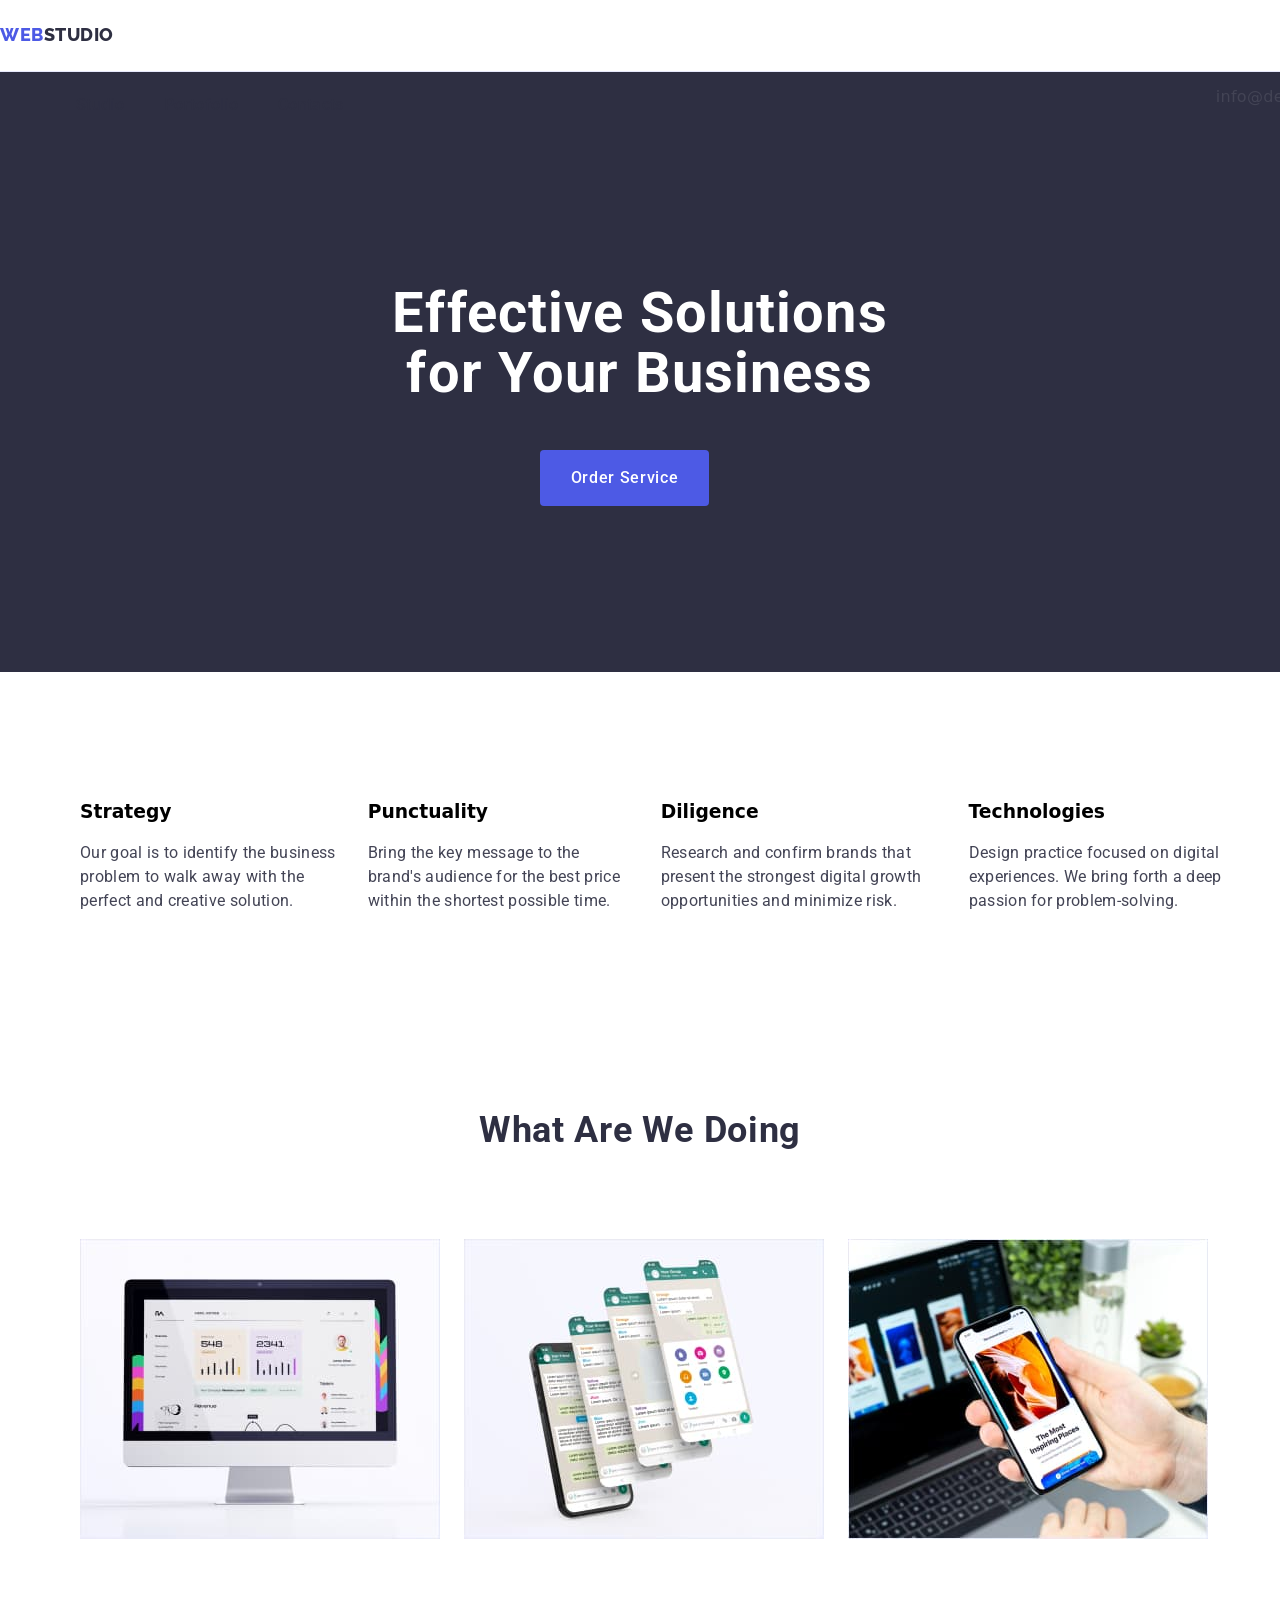
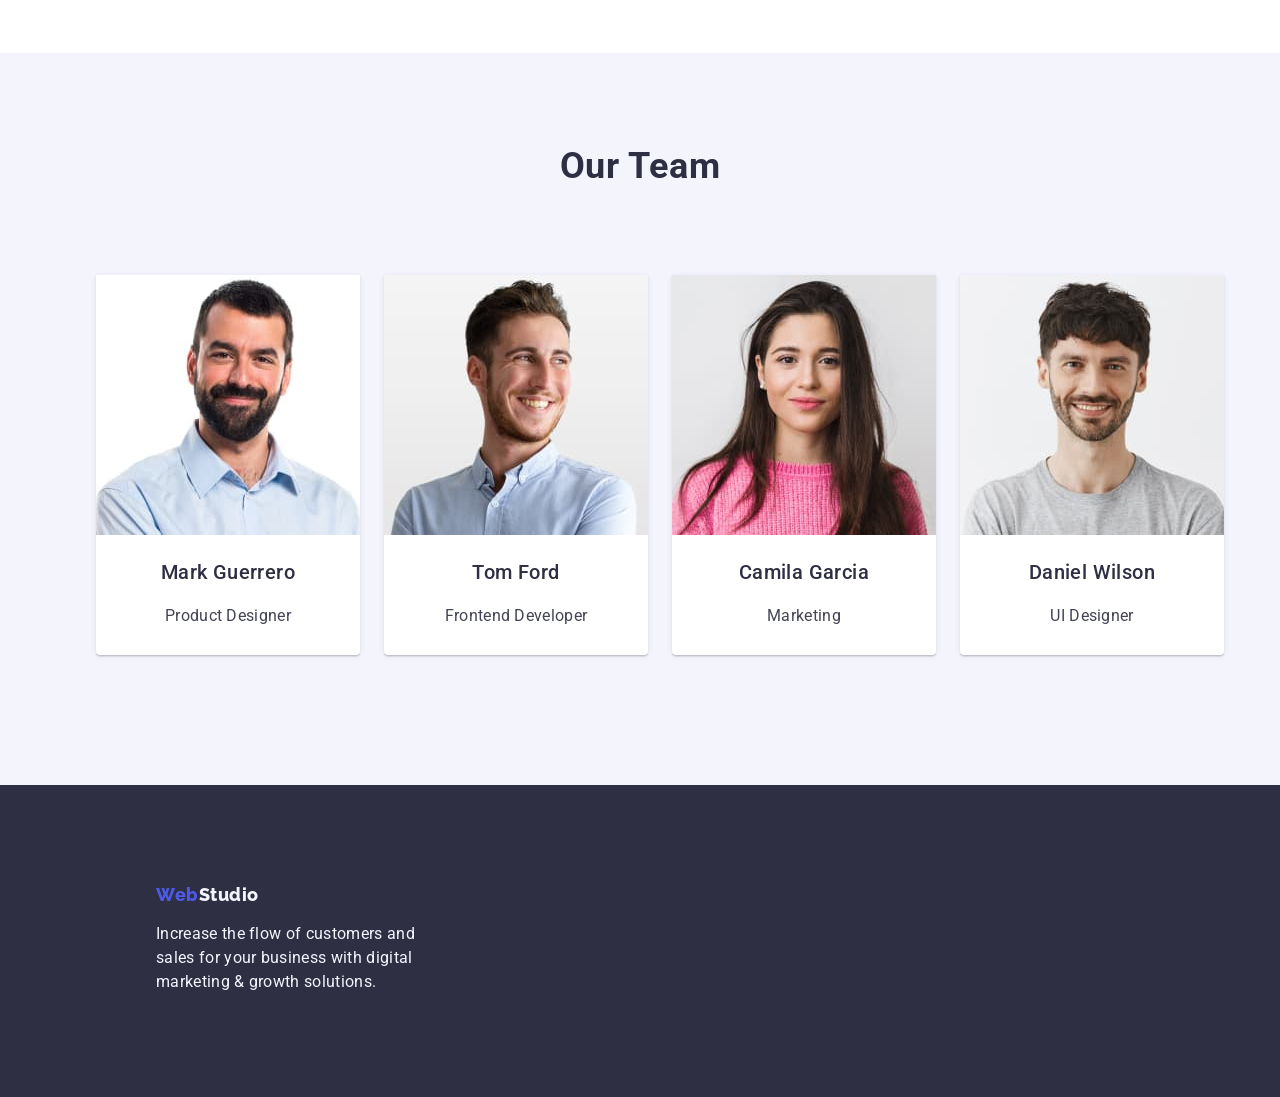
==== index.html @ 45aec9cc "update" ====
<!DOCTYPE html>
<html lang="en">

<head>
    <meta charset="UTF-8">
    <meta http-equiv="X-UA-Compatible" content="IE=edge">
    <meta name="viewport" content="width=device-width, initial-scale=1.0">
    <title>WebStudio</title>
    <link rel="preconnect" href="https://fonts.googleapis.com">
    <link rel="preconnect" href="https://fonts.gstatic.com" crossorigin>
    <link
        href="https://fonts.googleapis.com/css2?family=Raleway:ital,wght@0,700;1,700&family=Roboto:ital,wght@0,100;0,300;0,400;0,500;0,700;0,900;1,100;1,300;1,400;1,500;1,700;1,900&display=swap"
        rel="stylesheet">
    <link rel="stylesheet" href="./css/styles.css" />
    <link rel="stylesheet" href="./css/modern-normalize.css" />
</head>

<body>
    <!-- Antet -->
    <header class="global-header">
        <div class="container">
            <a href="index.html" class="logo-link"><span class="web">Web</span><span class="studio">Studio</span></a>
            <!-- Bara de navigatie -->
            <nav class="main-nav">
                <ul class="main-nav-ul">
                    <li><a href="index.html">Studio</a></li>
                    <li><a href="portofolio.html">Portofolio</a></li>
                    <li><a href="#contacts">Contacts</a></li>
                </ul>
                <ul class="address">
                    <li><a href="mailto:info@devstudio.com" class="mailto-contact-link">info@devstudio.com</a></li>
                    <li><a href="tel:+11000111-11-11" class="tel-contact-link">+11 (000) 111-11-11</a></li>
                </ul>
            </nav>
        </div>
    </header>
    <main>
        <!-- Sectionea 'Hero' -->
        <section class="hero-section section">
            <div class="container">
                <h1 class="hero-title">Effective Solutions
                    for Your Business</h1>
                <button type="button">Order Service</button>
            </div>
        </section>
        <!-- Sectiunea 1 Feautures -->
        <section class="features-section section">
            <div class="container">
                <ul class="features-list">
                    <li>
                        <h3 class="features-list-element">Strategy</h3>
                        <p>Our goal is to identify the business
                            problem to walk away with the perfect and creative solution.</p>
                    </li>
                    <li>
                        <h3 class="features-list-element">Punctuality</h3>
                        <p>Bring the key message to the brand's audience for the best price within the shortest possible
                            time.</p>
                    </li>
                    <li>
                        <h3 class="features-list-element">Diligence</h3>
                        <p>Research and confirm brands that present the strongest digital growth opportunities and
                            minimize
                            risk.</p>
                    </li>
                    <li>
                        <h3 class="features-list-element">Technologies</h3>
                        <p>Design practice focused on digital experiences. We bring forth a deep passion for
                            problem-solving.</p>
                    </li>
                </ul>
            </div>
        </section>
        <!-- sectiunea What are we doing -->
        <section class="doing-section section">
            <div class="container">
                <h2 class="title">What are we doing</h2>
                <ul class="ul">
                    <li><img src="./images/img-1.jpeg" alt="computer" width="360"></li>
                    <li><img src="./images/img-2.jpeg" alt="mai multe pagini mobile WhatsApp suprapuse" width="360">
                    </li>
                    <li><img src="./images/img-3.jpeg" alt="navigare pe un smartphone" width="360"></li>
                </ul>
            </div>
        </section>
        <!-- Sectiunea Our Team -->
        <section class="team-section section">
            <div class="container">
                <h2 class="title-team">Our Team</h2>
                <ul class="team-elements">
                    <li class="team-member">
                        <img src="./images/img-team-1.jpeg" alt="portret Mark Guerrero" width="264">
                        <h3>Mark Guerrero</h3>
                        <p>Product Designer</p>
                    </li>
                    <li class="team-member">
                        <img src="./images/img-team-2.jpeg" alt="portret Tom Ford" width="264">
                        <h3>Tom Ford</h3>
                        <p>Frontend Developer</p>
                    </li>
                    <li class="team-member">
                        <img src="./images/img-team-3.jpeg" alt="portret Camila Garcia" width="264">
                        <h3>Camila Garcia</h3>
                        <p>Marketing</p>
                    </li>
                    <li class="team-member">
                        <img src="./images/img-team-4.jpeg" alt="portret Daniel Wilson" width="264">
                        <h3>Daniel Wilson</h3>
                        <p>UI Designer</p>
                    </li>
                </ul>
            </div>
        </section>
    </main>
    <!-- Sectiunea Footer -->
    <footer class="global-footer">
        <div class="container">
            <a href="index.html" class="logo-link-footer"><span class="web-footer">Web</span><span
                    class="studio-footer">Studio</span></a>
            <p class="global-footer-p">Increase the flow of customers and sales for your business with digital
                marketing &
                growth
                solutions.</p>
        </div>
    </footer>
</body>

</html>
---- css/styles.css ----
:root {
  --font-family: "Roboto", sans-serif;
  --second-family: "Raleway", sans-serif;
  --iris: #4d5ae5;
  --ocean: #404bbf;
  --navy-blue: #2e2f42;
  --green: #31d0aa;
  --slate: #434455;
  --light-slate: #8e8f99;
  --cornflower: #e7e9fc;
  --cloud: #f4f4fd;
  --navy-blue-modal: rgba(46, 47, 66, 0.4);
  --grey: rgba(46, 47, 66, 0.7);
  --white: #fff;
  --dairy: #fcfcfc;
}

ul {
  list-style-type: none;
  display: flex;
}

a {
  text-decoration: none;
}

.container {
  width: 1200px;
}

.section {
  padding-top: 94px;
  padding-bottom: 94px;
}

/* global header */
.global-header {
  border-bottom: 1px solid var(--cornflower);
  display: flex;
  background: var(--white);
  height: 72px;
}

/* main nav */
.main-nav {
  display: flex;
  justify-content: space-between;
  width: 100%;
  /* height: 24px; */
}
.main-nav-ul {
  display: flex;
  padding-left: 76px;
  margin-top: 24px;
  margin-right: 832px;
  gap: 40px;
}
.main-nav-ul a {
  color: var(--navy-blue);
  font-family: var(--font-family);
  font-weight: 500;
  font-size: 16px;
  line-height: 1.5;
  letter-spacing: 0.02em;
}

/* Logo WEBSTUDIO */
.logo-link {
  font-family: var(--second-family);
  font-weight: 800;
  font-size: 18px;
  line-height: 1.16667;
  letter-spacing: 0.03em;
  text-transform: uppercase;
  margin-top: 24px;
  margin-bottom: 24px;
  color: var(--navy-blue);
}
.logo-link .web {
  color: var(--iris);
}

/* link-uri de contact */
.main-nav .address .tel-contact-link,
.main-nav .address .mailto-contact-link {
  color: var(--slate);
  font-family: var(--font-family) sans-serif;
  font-weight: 400;
  font-size: 16px;
  line-height: 1.5;
  letter-spacing: 0.02em;
  /* margin-top: 24px;  ???????? */
}
.main-nav .address .tel-contact-link {
  margin-right: 156px;
}
.main-nav .address .mailto-contact-link {
  margin-right: 40px;
}

.hero-section {
  display: flex;
  background: var(--navy-blue);
  height: 600px;
  align-items: center;
  justify-content: center;
}

.hero-section .hero-title {
  font-family: var(--font-family);
  font-weight: 700;
  font-size: 56px;
  line-height: 107%;
  letter-spacing: 0.02em;
  text-align: center;
  color: var(--white);
  justify-content: center;
  padding: 0px 350px 0 350px;
}

.hero-section button {
  font-family: var(--font-family);
  font-weight: 500;
  font-size: 16px;
  line-height: 150%;
  letter-spacing: 0.04em;
  color: var(--white);
  background-color: var(--iris);
  width: 169px;
  height: 56px;
  border-radius: 4px;
  border: none;
  margin-left: 500px;
}

/* features-section */
.features-section {
  display: flex;
  justify-content: center;
}

.features-list {
  gap: 24px;
}

/* features-list Fonts */
.features-list p {
  font-family: var(--font-family);
  font-weight: 400;
  font-size: 16px;
  line-height: 150%;
  letter-spacing: 0.02em;
  color: var(--slate);
}

.features-list-element h3 {
  font-family: var(--font-family);
  font-weight: 500;
  font-size: 20px;
  line-height: 120%;
  letter-spacing: 0.02em;
  color: var(--navy-blue);
}

/* doing section */
.title {
  font-family: var(--font-family);
  font-weight: 700;
  font-size: 36px;
  line-height: 111%;
  letter-spacing: 0.02em;
  text-transform: capitalize;
  text-align: center;
  color: var(--navy-blue);
  padding-bottom: 72px;
  margin: 0px;
}

.doing-section {
  text-align: center;
  display: flex;
  justify-content: center;
  padding-top: 72px;
}

.doing-section ul {
  gap: 24px;
}
/* team section */
.team-section {
  background: var(--cloud);
  display: flex;
  justify-content: center;
  text-align: center;
  height: 732px;
}
.title-team {
  font-family: var(--font-family);
  font-weight: 700;
  font-size: 36px;
  line-height: 111%;
  letter-spacing: 0.02em;
  text-transform: capitalize;
  text-align: center;
  color: var(--navy-blue);
  padding-bottom: 72px;
  margin: 0px;
}
.team-elements {
  display: flex;
  justify-content: center;
  gap: 24px;
}
.team-member {
  border-radius: 0px 0px 4px 4px;
  padding: 0px 0px 32px 0px;
  width: 264px;
  height: 380px;
  box-shadow: 0 2px 1px 0 rgba(46, 47, 66, 0.08),
    0 1px 1px 0 rgba(46, 47, 66, 0.16), 0 1px 6px 0 rgba(46, 47, 66, 0.08);
  background: var(--white);
}
/* team section fonts */
.team-member h3 {
  font-family: var(--font-family);
  font-weight: 500;
  font-size: 20px;
  line-height: 120%;
  letter-spacing: 0.02em;
  text-align: center;
  color: var(--navy-blue);
}
.team-member p {
  font-family: var(--font-family);
  font-weight: 400;
  font-size: 16px;
  line-height: 150%;
  letter-spacing: 0.02em;
  text-align: center;
  color: var(--slate);
}

/* footer section */
.global-footer {
  background: var(--navy-blue);
  height: 312px;
  padding-left: 156px;
  padding-top: 100px;
}
.global-footer p {
  font-family: var(--font-family);
  font-weight: 400;
  font-size: 16px;
  line-height: 150%;
  letter-spacing: 0.02em;
  color: var(--cloud);
  height: 72px;
  width: 264px;
}

.logo-link {
  display: flex;
}
.logo-link-footer .web-footer {
  color: var(--iris);
  font-family: Raleway;
  font-size: 18px;
  font-weight: 800;
  line-height: 1, 3;
  letter-spacing: 0.03em;
}

.logo-link-footer .studio-footer {
  color: var(--cloud);
  font-family: Raleway;
  font-size: 18px;
  font-weight: 800;
  line-height: 1, 3;
  letter-spacing: 0.03em;
}
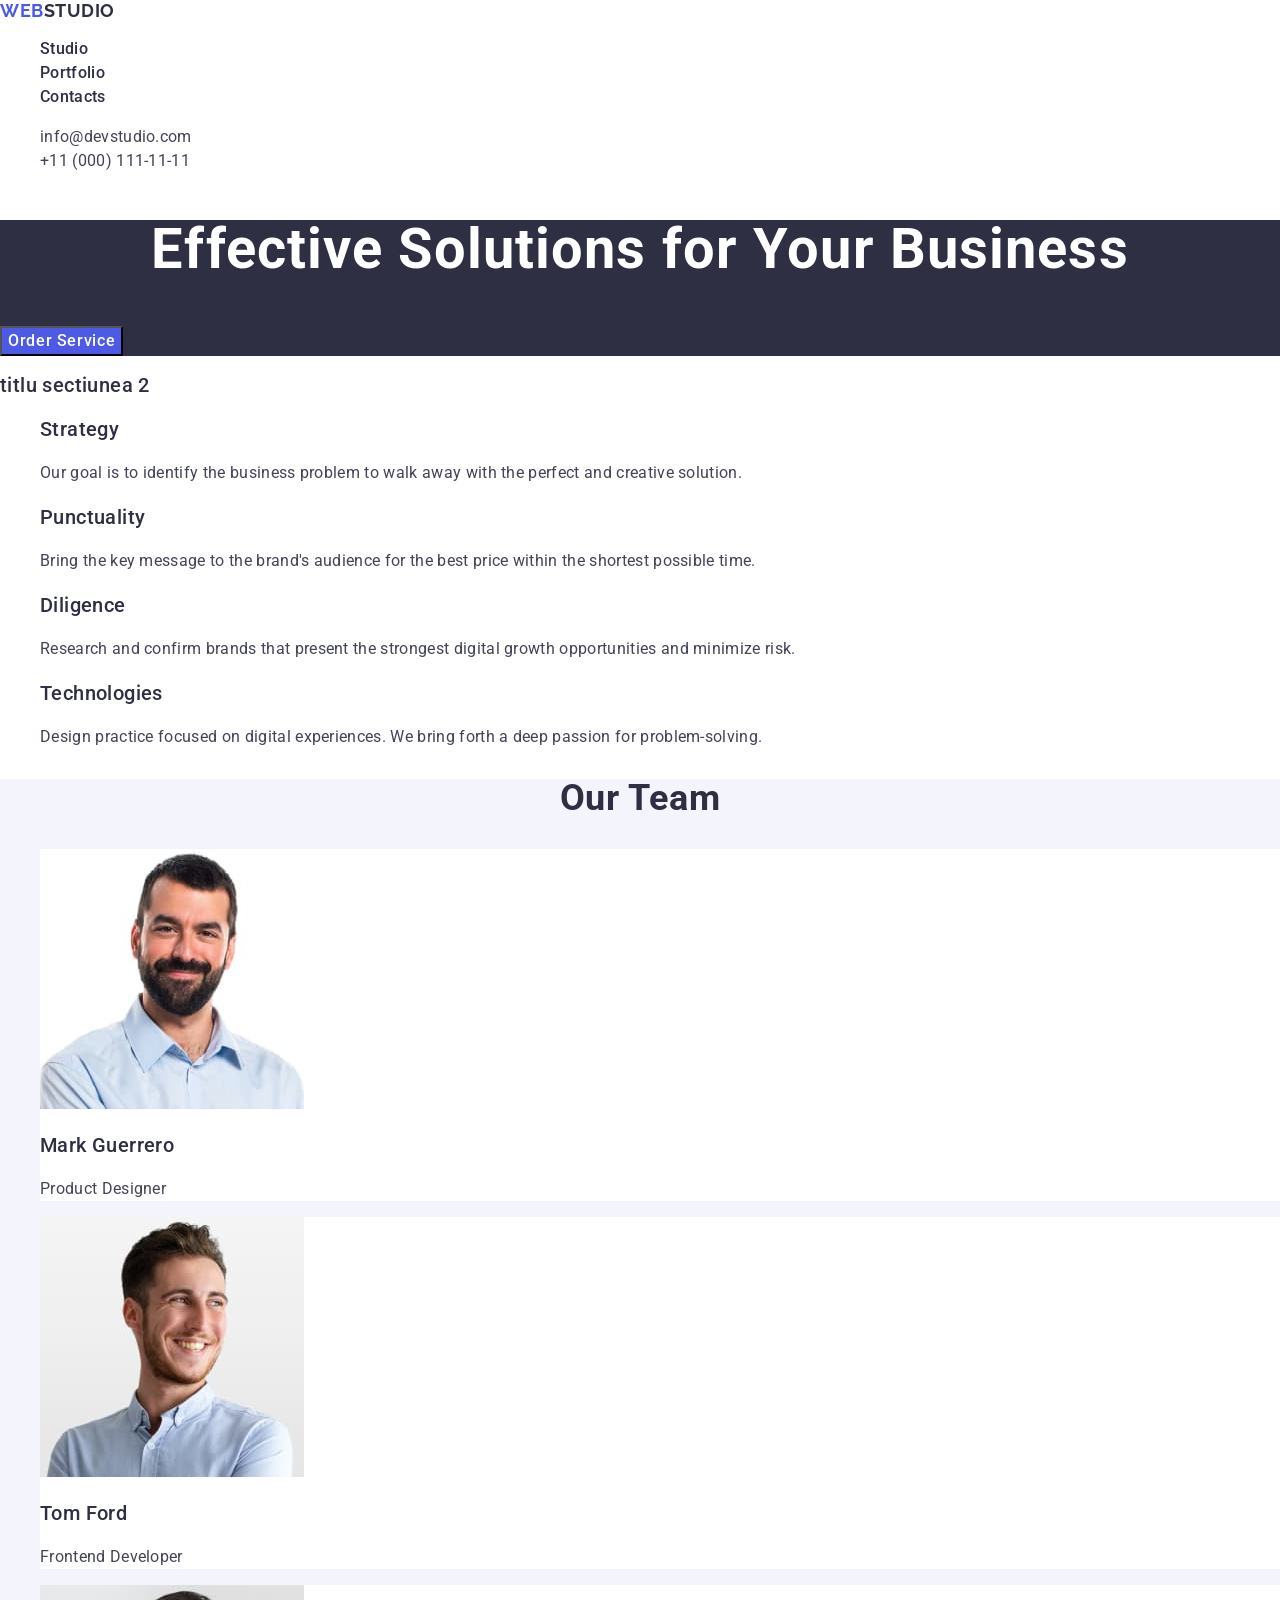
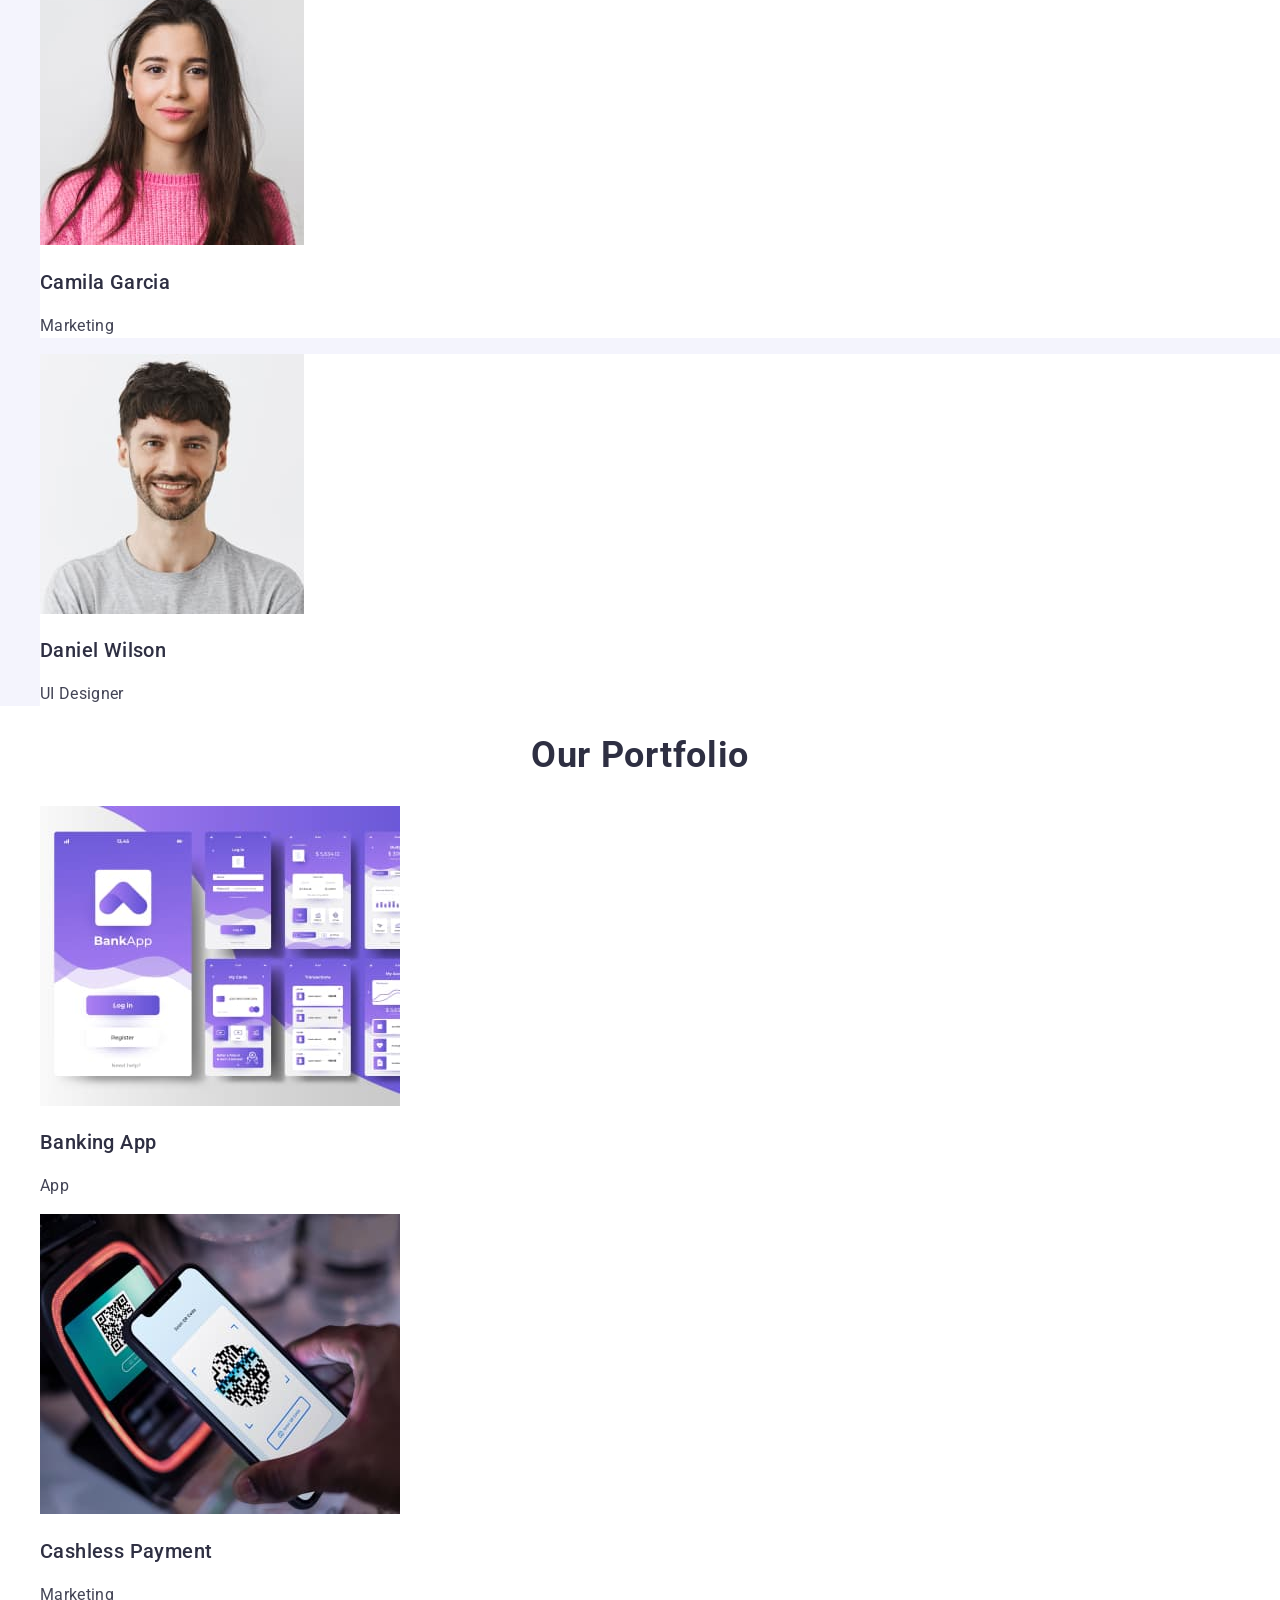
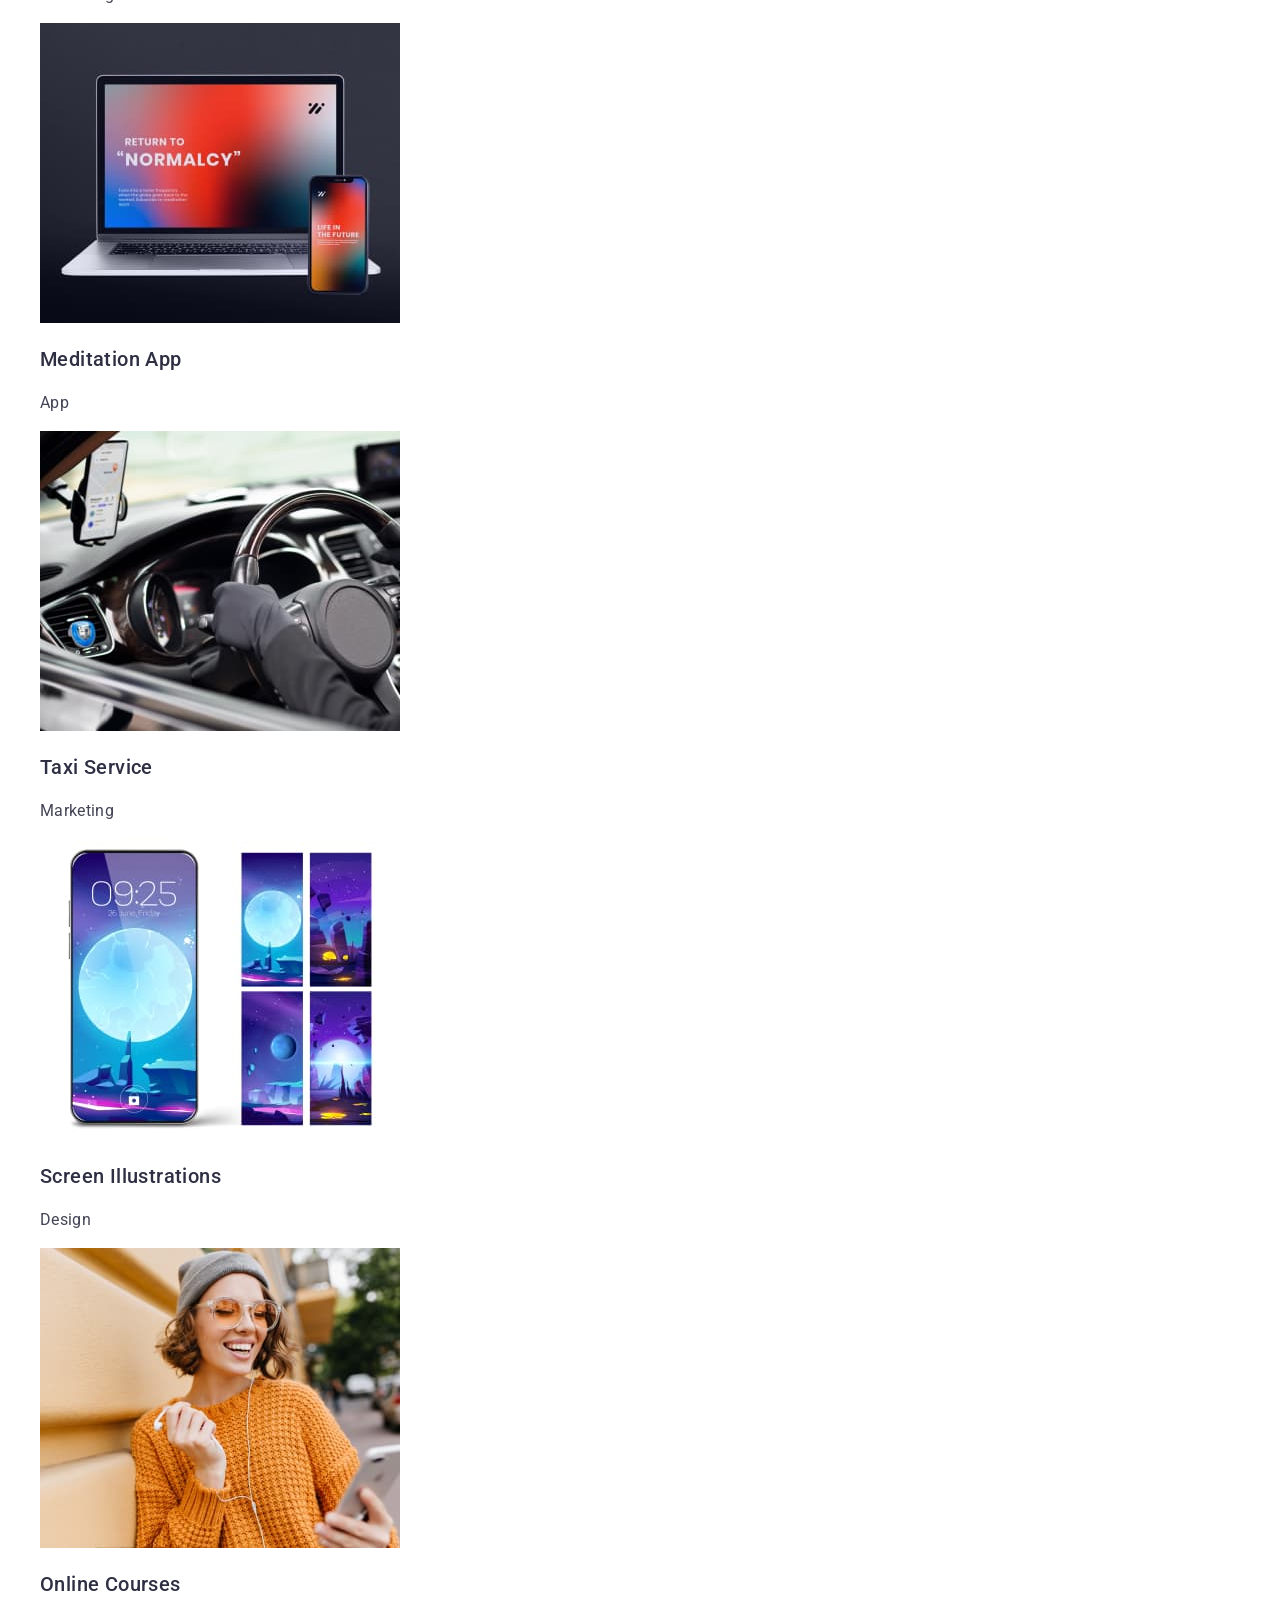
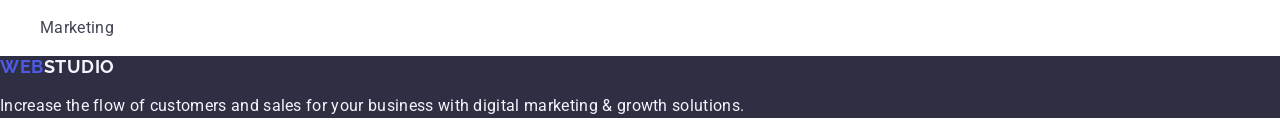
==== commit f6d2c098: "am copiat fisierele din tema anterioara" ====
--- a/index.html
+++ b/index.html
@@ -3,126 +3,150 @@
 
 <head>
     <meta charset="UTF-8">
-    <meta http-equiv="X-UA-Compatible" content="IE=edge">
     <meta name="viewport" content="width=device-width, initial-scale=1.0">
     <title>WebStudio</title>
+    <link rel="stylesheet" href="https://cdnjs.cloudflare.com/ajax/libs/modern-normalize/2.0.0/modern-normalize.css"
+        integrity="sha512-gA2Bvu0/hw4oj0Lp8ZHjK+o3S4BE5m8d/wNVy6ktKLhHKPpWLQwv9ixzuWirWOakoJqlBdePq2NhoCaUOQ5npQ=="
+        crossorigin="anonymous" referrerpolicy="no-referrer" />
     <link rel="preconnect" href="https://fonts.googleapis.com">
     <link rel="preconnect" href="https://fonts.gstatic.com" crossorigin>
     <link
-        href="https://fonts.googleapis.com/css2?family=Raleway:ital,wght@0,700;1,700&family=Roboto:ital,wght@0,100;0,300;0,400;0,500;0,700;0,900;1,100;1,300;1,400;1,500;1,700;1,900&display=swap"
+        href="https://fonts.googleapis.com/css2?family=Raleway:ital,wght@0,100..900;1,100..900&family=Roboto:ital,wght@0,100;0,300;0,400;0,500;0,700;0,900;1,100;1,300;1,400;1,500;1,700;1,900&display=swap"
         rel="stylesheet">
     <link rel="stylesheet" href="./css/styles.css" />
-    <link rel="stylesheet" href="./css/modern-normalize.css" />
 </head>
 
 <body>
-    <!-- Antet -->
-    <header class="global-header">
-        <div class="container">
-            <a href="index.html" class="logo-link"><span class="web">Web</span><span class="studio">Studio</span></a>
-            <!-- Bara de navigatie -->
-            <nav class="main-nav">
-                <ul class="main-nav-ul">
-                    <li><a href="index.html">Studio</a></li>
-                    <li><a href="portofolio.html">Portofolio</a></li>
-                    <li><a href="#contacts">Contacts</a></li>
-                </ul>
-                <ul class="address">
-                    <li><a href="mailto:info@devstudio.com" class="mailto-contact-link">info@devstudio.com</a></li>
-                    <li><a href="tel:+11000111-11-11" class="tel-contact-link">+11 (000) 111-11-11</a></li>
-                </ul>
-            </nav>
-        </div>
+
+    <header>
+
+        <nav>
+            <a href="./index.html" class="logo-text">Web<span style="color: #2e2f42;">Studio</span></a>
+            <ul>
+                <li>
+                    <a href="./index.html" class="header-link">Studio</a>
+                </li>
+                <li>
+                    <a href="" class="header-link">Portfolio</a>
+                </li>
+                <li>
+                    <a href="" class="header-link">Contacts</a>
+                </li>
+            </ul>
+        </nav>
+
+        <address class="address">
+            <ul>
+                <li>
+                    <a href="mailto:info@devstudio.com" class="address-link">info@devstudio.com</a>
+                </li>
+                <li>
+                    <a href="tel:+110001111111" class="address-link">+11 (000) 111-11-11</a>
+                </li>
+            </ul>
+        </address>
+
     </header>
+
     <main>
-        <!-- Sectionea 'Hero' -->
-        <section class="hero-section section">
-            <div class="container">
-                <h1 class="hero-title">Effective Solutions
-                    for Your Business</h1>
-                <button type="button">Order Service</button>
-            </div>
+
+        <section class="hero-section">
+            <h1 class="hero-title">Effective Solutions for Your Business</h1>
+            <button type="button" class="order-button">Order Service</button>
         </section>
-        <!-- Sectiunea 1 Feautures -->
-        <section class="features-section section">
-            <div class="container">
-                <ul class="features-list">
-                    <li>
-                        <h3 class="features-list-element">Strategy</h3>
-                        <p>Our goal is to identify the business
-                            problem to walk away with the perfect and creative solution.</p>
-                    </li>
-                    <li>
-                        <h3 class="features-list-element">Punctuality</h3>
-                        <p>Bring the key message to the brand's audience for the best price within the shortest possible
-                            time.</p>
-                    </li>
-                    <li>
-                        <h3 class="features-list-element">Diligence</h3>
-                        <p>Research and confirm brands that present the strongest digital growth opportunities and
-                            minimize
-                            risk.</p>
-                    </li>
-                    <li>
-                        <h3 class="features-list-element">Technologies</h3>
-                        <p>Design practice focused on digital experiences. We bring forth a deep passion for
-                            problem-solving.</p>
-                    </li>
-                </ul>
-            </div>
+
+        <section>
+            <h2 class="visually-hidden">titlu sectiunea 2</h2>
+            <ul>
+                <li>
+                    <h3 class="feature-title">Strategy</h3>
+                    <p class="feature-description">Our goal is to identify the business
+                        problem to walk away with the perfect and creative solution.</p>
+                </li>
+                <li>
+                    <h3 class="feature-title">Punctuality</h3>
+                    <p class="feature-description">Bring the key message to the brand's audience for the best price
+                        within the shortest possible
+                        time.</p>
+                </li>
+                <li>
+                    <h3 class="feature-title">Diligence</h3>
+                    <p class="feature-description">Research and confirm brands that present the strongest digital growth
+                        opportunities and minimize
+                        risk.</p>
+                </li>
+                <li>
+                    <h3 class="feature-title">Technologies</h3>
+                    <p class="feature-description">Design practice focused on digital experiences. We bring forth a deep
+                        passion for
+                        problem-solving.</p>
+                </li>
+            </ul>
         </section>
-        <!-- sectiunea What are we doing -->
-        <section class="doing-section section">
-            <div class="container">
-                <h2 class="title">What are we doing</h2>
-                <ul class="ul">
-                    <li><img src="./images/img-1.jpeg" alt="computer" width="360"></li>
-                    <li><img src="./images/img-2.jpeg" alt="mai multe pagini mobile WhatsApp suprapuse" width="360">
-                    </li>
-                    <li><img src="./images/img-3.jpeg" alt="navigare pe un smartphone" width="360"></li>
-                </ul>
-            </div>
+
+        <section class="team-section">
+            <h2 class="section-title">Our Team</h2>
+            <ul>
+                <li class="team-card"><img src="./images/img-team-1.jpg" alt="Product Designer" width="264"
+                        height="260">
+                    <h3 class="element-title">Mark Guerrero</h3>
+                    <p class="element-description">Product Designer</p>
+                </li>
+                <li class="team-card"><img src="./images/img-team-2.jpg" alt="Frontend Developer" width="264"
+                        height="260">
+                    <h3 class="element-title">Tom Ford</h3>
+                    <p class="element-description">Frontend Developer</p>
+                </li>
+                <li class="team-card"><img src="./images/img-team-3.jpg" alt="Marketing" width="264" height="260">
+                    <h3 class="element-title">Camila Garcia</h3>
+                    <p class="element-description">Marketing</p>
+                </li>
+                <li class="team-card"><img src="./images/img-team-4.jpg" alt="UI Designer" width="264" height="260">
+                    <h3 class="element-title">Daniel Wilson</h3>
+                    <p class="element-description">UI Designer</p>
+                </li>
+            </ul>
         </section>
-        <!-- Sectiunea Our Team -->
-        <section class="team-section section">
-            <div class="container">
-                <h2 class="title-team">Our Team</h2>
-                <ul class="team-elements">
-                    <li class="team-member">
-                        <img src="./images/img-team-1.jpeg" alt="portret Mark Guerrero" width="264">
-                        <h3>Mark Guerrero</h3>
-                        <p>Product Designer</p>
-                    </li>
-                    <li class="team-member">
-                        <img src="./images/img-team-2.jpeg" alt="portret Tom Ford" width="264">
-                        <h3>Tom Ford</h3>
-                        <p>Frontend Developer</p>
-                    </li>
-                    <li class="team-member">
-                        <img src="./images/img-team-3.jpeg" alt="portret Camila Garcia" width="264">
-                        <h3>Camila Garcia</h3>
-                        <p>Marketing</p>
-                    </li>
-                    <li class="team-member">
-                        <img src="./images/img-team-4.jpeg" alt="portret Daniel Wilson" width="264">
-                        <h3>Daniel Wilson</h3>
-                        <p>UI Designer</p>
-                    </li>
-                </ul>
-            </div>
+
+        <section>
+            <h2 class="section-title">Our Portfolio</h2>
+            <ul>
+                <li><img src="./images/img1.jpg" alt="Banking App" width="360" height="300">
+                    <h3 class="element-title">Banking App</h3>
+                    <p class="element-description">App</p>
+                </li>
+                <li><img src="./images/img2.jpg" alt="Cashless Payment" width="360" height="300">
+                    <h3 class="element-title">Cashless Payment
+                    </h3>
+                    <p class="element-description">Marketing</p>
+                </li>
+                <li><img src="./images/img3.jpg" alt="Notebook and Smartphone" width="360" height="300">
+                    <h3 class="element-title">Meditation App</h3>
+                    <p class="element-description">App</p>
+                </li>
+                <li><img src="./images/img4.jpg" alt="Taxi drive" width="360" height="300">
+                    <h3 class="element-title">Taxi Service</h3>
+                    <p class="element-description">Marketing</p>
+                </li>
+                <li><img src="./images/img5.jpg" alt="Screen Illustrations" width="360" height="300">
+                    <h3 class="element-title">Screen Illustrations</h3>
+                    <p class="element-description">Design</p>
+                </li>
+                <li><img src="./images/img6.jpg" alt="Girl with Smartphone" width="360" height="300">
+                    <h3 class="element-title">Online Courses</h3>
+                    <p class="element-description">Marketing</p>
+                </li>
+            </ul>
         </section>
+
     </main>
-    <!-- Sectiunea Footer -->
-    <footer class="global-footer">
-        <div class="container">
-            <a href="index.html" class="logo-link-footer"><span class="web-footer">Web</span><span
-                    class="studio-footer">Studio</span></a>
-            <p class="global-footer-p">Increase the flow of customers and sales for your business with digital
-                marketing &
-                growth
-                solutions.</p>
-        </div>
+
+    <footer class="footer-section">
+        <a href="./index.html" class="logo-text-footer">Web<span class="logo-span">Studio</span></a>
+        <p class="footer-text">Increase the flow of customers and sales for your business with digital marketing &
+            growth solutions.</p>
     </footer>
+
 </body>
 
 </html>
--- a/css/styles.css
+++ b/css/styles.css
@@ -1,280 +1,182 @@
 :root {
   --font-family: "Roboto", sans-serif;
-  --second-family: "Raleway", sans-serif;
-  --iris: #4d5ae5;
-  --ocean: #404bbf;
-  --navy-blue: #2e2f42;
-  --green: #31d0aa;
-  --slate: #434455;
-  --light-slate: #8e8f99;
-  --cornflower: #e7e9fc;
-  --cloud: #f4f4fd;
-  --navy-blue-modal: rgba(46, 47, 66, 0.4);
-  --grey: rgba(46, 47, 66, 0.7);
-  --white: #fff;
-  --dairy: #fcfcfc;
+  --second-font-family: "Raleway", sans-serif;
+  --primary-color-slate: #434455;
+  --secondary-color-navy-blue: #2e2f42;
+}
+
+body {
+  font-family: var(--font-family);
+  color: var(--primary-color-slate);
+  background-color: #ffffff;
 }
 
 ul {
   list-style-type: none;
-  display: flex;
 }
 
 a {
   text-decoration: none;
+  cursor: pointer;
 }
 
-.container {
-  width: 1200px;
-}
-
-.section {
-  padding-top: 94px;
-  padding-bottom: 94px;
-}
-
-/* global header */
-.global-header {
-  border-bottom: 1px solid var(--cornflower);
-  display: flex;
-  background: var(--white);
-  height: 72px;
-}
-
-/* main nav */
-.main-nav {
-  display: flex;
-  justify-content: space-between;
-  width: 100%;
-  /* height: 24px; */
-}
-.main-nav-ul {
-  display: flex;
-  padding-left: 76px;
-  margin-top: 24px;
-  margin-right: 832px;
-  gap: 40px;
-}
-.main-nav-ul a {
-  color: var(--navy-blue);
-  font-family: var(--font-family);
-  font-weight: 500;
-  font-size: 16px;
-  line-height: 1.5;
-  letter-spacing: 0.02em;
-}
-
-/* Logo WEBSTUDIO */
-.logo-link {
-  font-family: var(--second-family);
-  font-weight: 800;
-  font-size: 18px;
-  line-height: 1.16667;
-  letter-spacing: 0.03em;
-  text-transform: uppercase;
-  margin-top: 24px;
-  margin-bottom: 24px;
-  color: var(--navy-blue);
-}
-.logo-link .web {
-  color: var(--iris);
-}
-
-/* link-uri de contact */
-.main-nav .address .tel-contact-link,
-.main-nav .address .mailto-contact-link {
-  color: var(--slate);
-  font-family: var(--font-family) sans-serif;
-  font-weight: 400;
-  font-size: 16px;
-  line-height: 1.5;
-  letter-spacing: 0.02em;
-  /* margin-top: 24px;  ???????? */
-}
-.main-nav .address .tel-contact-link {
-  margin-right: 156px;
-}
-.main-nav .address .mailto-contact-link {
-  margin-right: 40px;
-}
-
-.hero-section {
-  display: flex;
-  background: var(--navy-blue);
-  height: 600px;
-  align-items: center;
-  justify-content: center;
-}
-
-.hero-section .hero-title {
-  font-family: var(--font-family);
-  font-weight: 700;
-  font-size: 56px;
-  line-height: 107%;
-  letter-spacing: 0.02em;
-  text-align: center;
-  color: var(--white);
-  justify-content: center;
-  padding: 0px 350px 0 350px;
-}
-
-.hero-section button {
+.header-link {
   font-family: var(--font-family);
   font-weight: 500;
   font-size: 16px;
   line-height: 150%;
-  letter-spacing: 0.04em;
-  color: var(--white);
-  background-color: var(--iris);
-  width: 169px;
-  height: 56px;
-  border-radius: 4px;
-  border: none;
-  margin-left: 500px;
+  letter-spacing: 0.02em;
+  color: var(--secondary-color-navy-blue);
 }
 
-/* features-section */
-.features-section {
-  display: flex;
-  justify-content: center;
+.header-link:hover,
+.header-link:focus {
+  color: #404bbf;
 }
 
-.features-list {
-  gap: 24px;
+.logo-text {
+  font-family: var(--second-font-family);
+  font-size: 18px;
+  font-weight: 700;
+  letter-spacing: 0.03em;
+  line-height: 1.17;
+  text-transform: uppercase;
+  color: #4d5ae5;
 }
 
-/* features-list Fonts */
-.features-list p {
-  font-family: var(--font-family);
-  font-weight: 400;
-  font-size: 16px;
-  line-height: 150%;
-  letter-spacing: 0.02em;
-  color: var(--slate);
+.address {
+  font-style: normal;
 }
 
-.features-list-element h3 {
+.address-link {
   font-family: var(--font-family);
+  font-size: 16px;
+  font-weight: 400;
+  line-height: 1.5;
+  letter-spacing: 0.02em;
+  color: var(--primary-color-slate);
+}
+
+.address-link:hover,
+.address-link:focus {
+  color: #404bbf;
+}
+
+.hero-section {
+  background-color: var(--secondary-color-navy-blue);
+}
+
+.hero-title {
+  font-family: var(--font-family);
+  font-size: 56px;
+  font-weight: 700;
+  line-height: 1.07;
+  letter-spacing: 0.02em;
+  text-align: center;
+  color: #ffffff;
+}
+
+.order-button {
+  font-family: var(--font-family);
+  font-size: 16px;
+  font-weight: 500;
+  line-height: 24px;
+  letter-spacing: 0.04em;
+  cursor: pointer;
+  background-color: #4d5ae5;
+  color: #ffffff;
+}
+
+.order-button:hover,
+.order-button:focus {
+  background-color: #404bbf;
+}
+
+.visually-hidden {
   font-weight: 500;
   font-size: 20px;
-  line-height: 120%;
+  line-height: 1.2;
   letter-spacing: 0.02em;
-  color: var(--navy-blue);
+  color: var(--secondary-color-navy-blue);
 }
 
-/* doing section */
-.title {
+.feature-title {
   font-family: var(--font-family);
-  font-weight: 700;
-  font-size: 36px;
-  line-height: 111%;
+  font-size: 20px;
+  font-weight: 500;
+  line-height: 1.2;
   letter-spacing: 0.02em;
   text-transform: capitalize;
-  text-align: center;
-  color: var(--navy-blue);
-  padding-bottom: 72px;
-  margin: 0px;
+  color: var(--secondary-color-navy-blue);
 }
 
-.doing-section {
-  text-align: center;
-  display: flex;
-  justify-content: center;
-  padding-top: 72px;
+.feature-description {
+  font-family: var(--font-family);
+  font-size: 16px;
+  font-weight: 400;
+  line-height: 1.5;
+  letter-spacing: 0.02em;
+  color: var(--primary-color-slate);
 }
 
-.doing-section ul {
-  gap: 24px;
+.team-section {
+  background-color: #f4f4fd;
 }
-/* team section */
-.team-section {
-  background: var(--cloud);
-  display: flex;
-  justify-content: center;
+
+.section-title {
+  font-family: var(--font-family);
+  font-size: 36px;
+  font-weight: 700;
+  line-height: 1.11;
+  letter-spacing: 0.02em;
   text-align: center;
-  height: 732px;
+  text-transform: capitalize;
+  color: var(--secondary-color-navy-blue);
 }
-.title-team {
+
+.team-card {
+  background-color: #ffffff;
+}
+
+.element-title {
   font-family: var(--font-family);
-  font-weight: 700;
-  font-size: 36px;
-  line-height: 111%;
+  font-size: 20px;
+  font-weight: 500;
+  line-height: 1.2;
   letter-spacing: 0.02em;
   text-transform: capitalize;
-  text-align: center;
-  color: var(--navy-blue);
-  padding-bottom: 72px;
-  margin: 0px;
-}
-.team-elements {
-  display: flex;
-  justify-content: center;
-  gap: 24px;
-}
-.team-member {
-  border-radius: 0px 0px 4px 4px;
-  padding: 0px 0px 32px 0px;
-  width: 264px;
-  height: 380px;
-  box-shadow: 0 2px 1px 0 rgba(46, 47, 66, 0.08),
-    0 1px 1px 0 rgba(46, 47, 66, 0.16), 0 1px 6px 0 rgba(46, 47, 66, 0.08);
-  background: var(--white);
-}
-/* team section fonts */
-.team-member h3 {
-  font-family: var(--font-family);
-  font-weight: 500;
-  font-size: 20px;
-  line-height: 120%;
-  letter-spacing: 0.02em;
-  text-align: center;
-  color: var(--navy-blue);
-}
-.team-member p {
-  font-family: var(--font-family);
-  font-weight: 400;
-  font-size: 16px;
-  line-height: 150%;
-  letter-spacing: 0.02em;
-  text-align: center;
-  color: var(--slate);
+  color: var(--secondary-color-navy-blue);
 }
 
-/* footer section */
-.global-footer {
-  background: var(--navy-blue);
-  height: 312px;
-  padding-left: 156px;
-  padding-top: 100px;
-}
-.global-footer p {
+.element-description {
   font-family: var(--font-family);
+  font-size: 16px;
   font-weight: 400;
-  font-size: 16px;
-  line-height: 150%;
+  line-height: 1.5;
   letter-spacing: 0.02em;
-  color: var(--cloud);
-  height: 72px;
-  width: 264px;
+  color: var(--primary-color-slate);
 }
 
-.logo-link {
-  display: flex;
-}
-.logo-link-footer .web-footer {
-  color: var(--iris);
-  font-family: Raleway;
-  font-size: 18px;
-  font-weight: 800;
-  line-height: 1, 3;
-  letter-spacing: 0.03em;
+.footer-section {
+  background-color: var(--secondary-color-navy-blue);
 }
 
-.logo-link-footer .studio-footer {
-  color: var(--cloud);
-  font-family: Raleway;
+.logo-text-footer {
+  font-family: var(--second-font-family);
   font-size: 18px;
-  font-weight: 800;
-  line-height: 1, 3;
+  font-weight: 700;
+  line-height: 1.17;
   letter-spacing: 0.03em;
+  text-transform: uppercase;
+  color: #4d5ae5;
 }
+
+.logo-span {
+  color: #f4f4fd;
+}
+
+.footer-text {
+  line-height: 1.5;
+  color: #f4f4fd;
+  letter-spacing: 0.02em;
+}
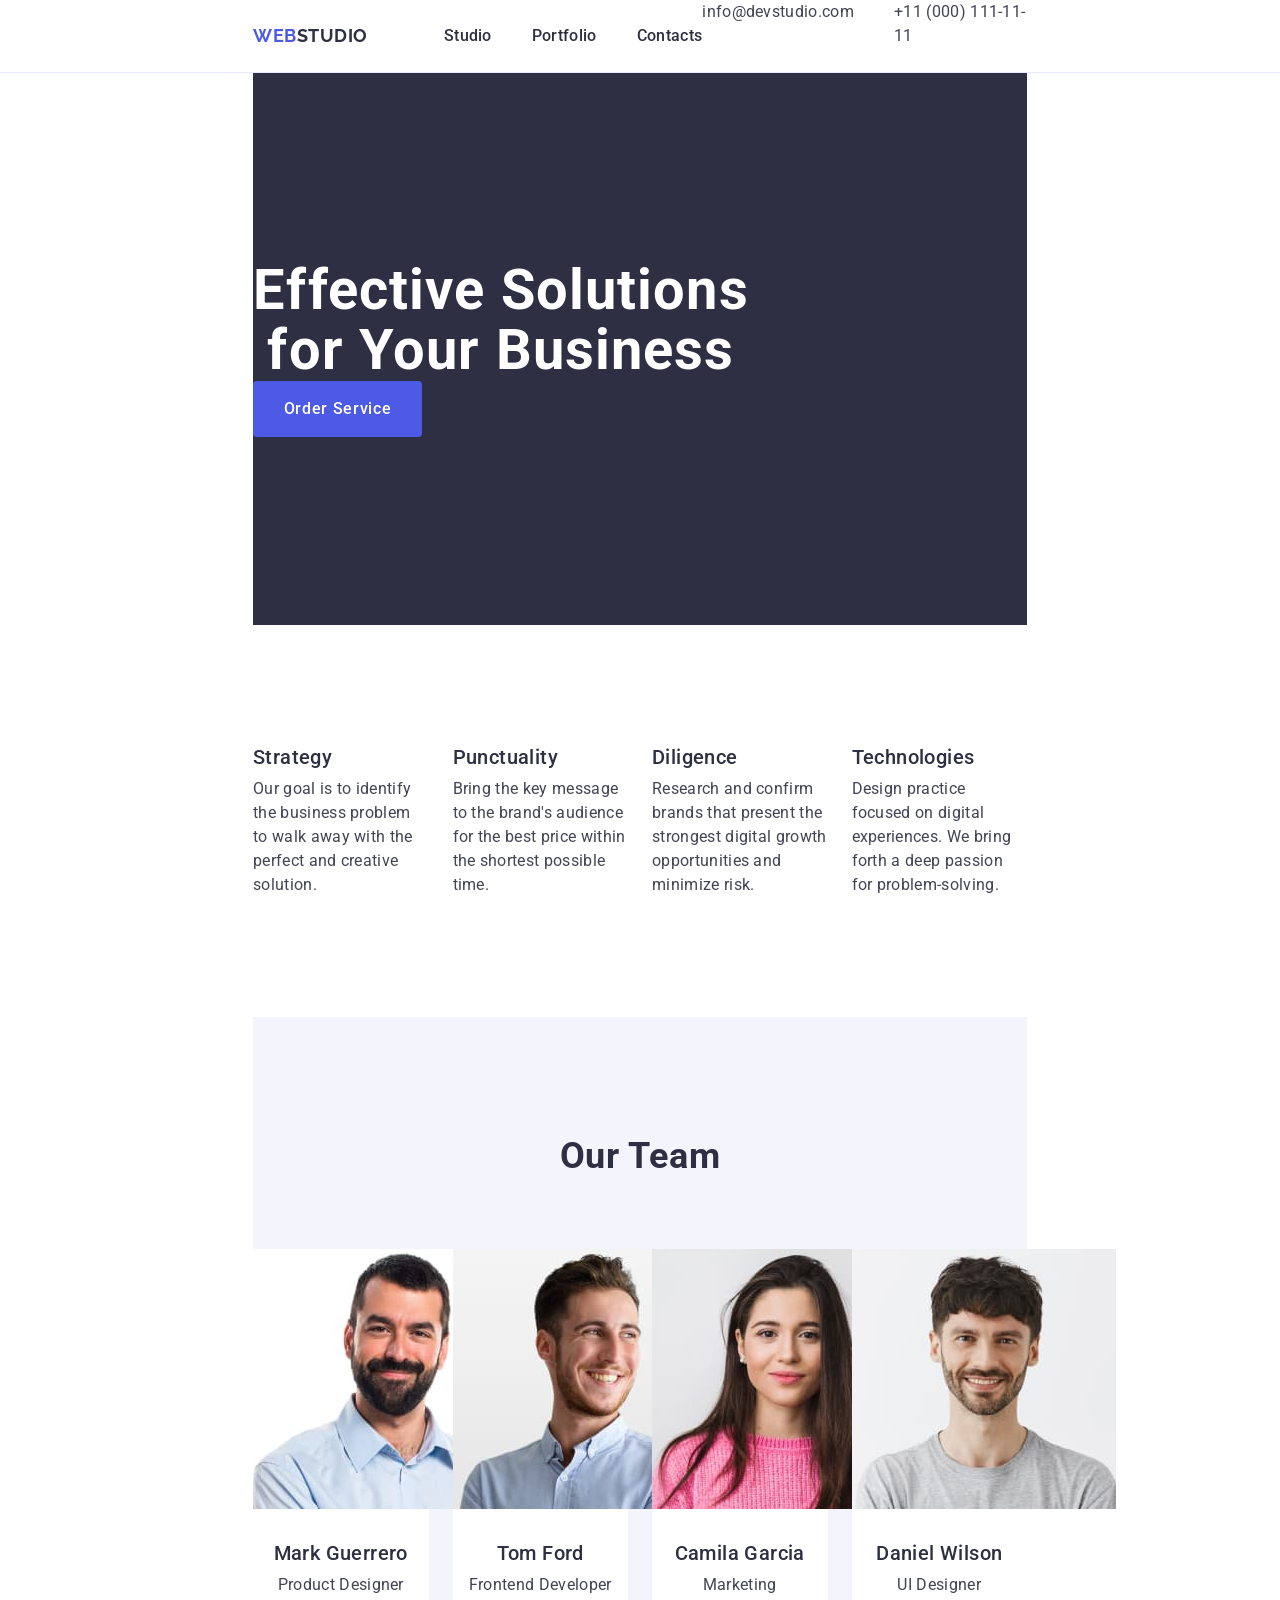
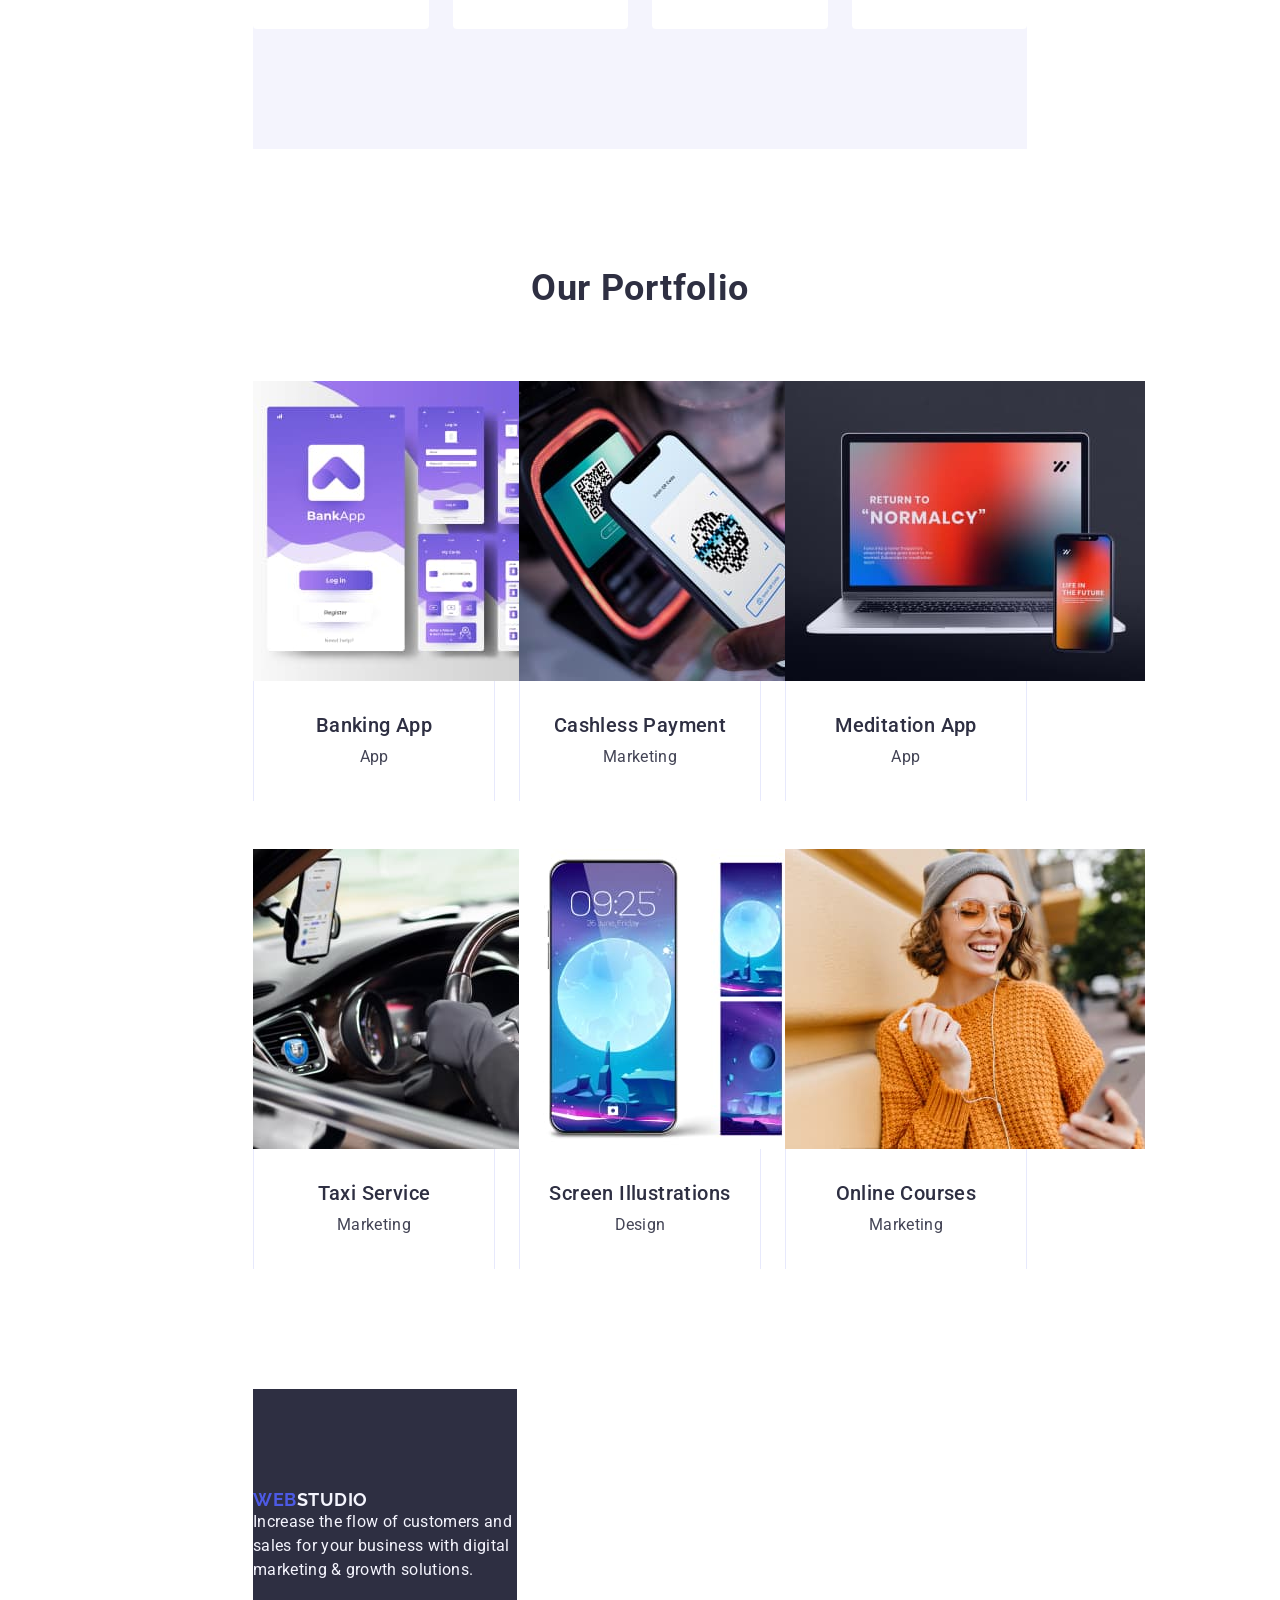
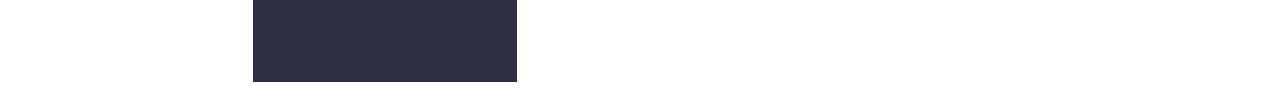
==== commit 5226db52: "tema 3" ====
--- a/index.html
+++ b/index.html
@@ -5,8 +5,8 @@
     <meta charset="UTF-8">
     <meta name="viewport" content="width=device-width, initial-scale=1.0">
     <title>WebStudio</title>
-    <link rel="stylesheet" href="https://cdnjs.cloudflare.com/ajax/libs/modern-normalize/2.0.0/modern-normalize.css"
-        integrity="sha512-gA2Bvu0/hw4oj0Lp8ZHjK+o3S4BE5m8d/wNVy6ktKLhHKPpWLQwv9ixzuWirWOakoJqlBdePq2NhoCaUOQ5npQ=="
+    <link rel="stylesheet" href="https://cdnjs.cloudflare.com/ajax/libs/modern-normalize/2.0.0/modern-normalize.min.css"
+        integrity="sha512-4xo8blKMVCiXpTaLzQSLSw3KFOVPWhm/TRtuPVc4WG6kUgjH6J03IBuG7JZPkcWMxJ5huwaBpOpnwYElP/m6wg=="
         crossorigin="anonymous" referrerpolicy="no-referrer" />
     <link rel="preconnect" href="https://fonts.googleapis.com">
     <link rel="preconnect" href="https://fonts.gstatic.com" crossorigin>
@@ -18,134 +18,173 @@
 
 <body>
 
-    <header>
+    <header class="header">
 
-        <nav>
-            <a href="./index.html" class="logo-text">Web<span style="color: #2e2f42;">Studio</span></a>
-            <ul>
-                <li>
-                    <a href="./index.html" class="header-link">Studio</a>
-                </li>
-                <li>
-                    <a href="" class="header-link">Portfolio</a>
-                </li>
-                <li>
-                    <a href="" class="header-link">Contacts</a>
-                </li>
-            </ul>
-        </nav>
+        <div class="header-container container">
+            <nav class="menu-nav">
+                <a href="./index.html" class="header-logo">Web<span style="color: #2e2f42;">Studio</span></a>
+                <ul class="header-menu">
+                    <li class="menu-element">
+                        <a href="./index.html" class="header-link">Studio</a>
+                    </li>
+                    <li class="menu-element">
+                        <a href="" class="header-link">Portfolio</a>
+                    </li>
+                    <li class="menu-element">
+                        <a href="" class="header-link">Contacts</a>
+                    </li>
+                </ul>
+            </nav>
 
-        <address class="address">
-            <ul>
-                <li>
-                    <a href="mailto:info@devstudio.com" class="address-link">info@devstudio.com</a>
-                </li>
-                <li>
-                    <a href="tel:+110001111111" class="address-link">+11 (000) 111-11-11</a>
-                </li>
-            </ul>
-        </address>
+            <address class="address">
+                <ul class="address-list">
+                    <li>
+                        <a href="mailto:info@devstudio.com" class="address-link">info@devstudio.com</a>
+                    </li>
+                    <li>
+                        <a href="tel:+110001111111" class="address-link">+11 (000) 111-11-11</a>
+                    </li>
+                </ul>
+            </address>
+        </div>
 
     </header>
 
     <main>
 
-        <section class="hero-section">
-            <h1 class="hero-title">Effective Solutions for Your Business</h1>
-            <button type="button" class="order-button">Order Service</button>
-        </section>
+        <div class="container">
+            <section class="hero-section">
+                <h1 class="hero-title">Effective Solutions for Your Business</h1>
+                <button type="button" class="order-button">Order Service</button>
+            </section>
+        </div>
 
-        <section>
-            <h2 class="visually-hidden">titlu sectiunea 2</h2>
-            <ul>
-                <li>
-                    <h3 class="feature-title">Strategy</h3>
-                    <p class="feature-description">Our goal is to identify the business
-                        problem to walk away with the perfect and creative solution.</p>
-                </li>
-                <li>
-                    <h3 class="feature-title">Punctuality</h3>
-                    <p class="feature-description">Bring the key message to the brand's audience for the best price
-                        within the shortest possible
-                        time.</p>
-                </li>
-                <li>
-                    <h3 class="feature-title">Diligence</h3>
-                    <p class="feature-description">Research and confirm brands that present the strongest digital growth
-                        opportunities and minimize
-                        risk.</p>
-                </li>
-                <li>
-                    <h3 class="feature-title">Technologies</h3>
-                    <p class="feature-description">Design practice focused on digital experiences. We bring forth a deep
-                        passion for
-                        problem-solving.</p>
-                </li>
-            </ul>
-        </section>
+        <div class="container">
+            <section class="feature-section">
+                <h2 class="visually-hidden">titlu sectiunea 2</h2>
+                <ul class="feature-list">
+                    <li class="feature-element">
+                        <h3 class="feature-title">Strategy</h3>
+                        <p class="feature-description">Our goal is to identify the business
+                            problem to walk away with the perfect and creative solution.</p>
+                    </li>
+                    <li class="feature-element">
+                        <h3 class="feature-title">Punctuality</h3>
+                        <p class="feature-description">Bring the key message to the brand's audience for the best price
+                            within the shortest possible
+                            time.</p>
+                    </li>
+                    <li class="feature-element">
+                        <h3 class="feature-title">Diligence</h3>
+                        <p class="feature-description">Research and confirm brands that present the strongest digital
+                            growth
+                            opportunities and minimize
+                            risk.</p>
+                    </li>
+                    <li class="feature-element">
+                        <h3 class="feature-title">Technologies</h3>
+                        <p class="feature-description">Design practice focused on digital experiences. We bring forth a
+                            deep
+                            passion for
+                            problem-solving.</p>
+                    </li>
+                </ul>
+            </section>
+        </div>
 
-        <section class="team-section">
-            <h2 class="section-title">Our Team</h2>
-            <ul>
-                <li class="team-card"><img src="./images/img-team-1.jpg" alt="Product Designer" width="264"
-                        height="260">
-                    <h3 class="element-title">Mark Guerrero</h3>
-                    <p class="element-description">Product Designer</p>
-                </li>
-                <li class="team-card"><img src="./images/img-team-2.jpg" alt="Frontend Developer" width="264"
-                        height="260">
-                    <h3 class="element-title">Tom Ford</h3>
-                    <p class="element-description">Frontend Developer</p>
-                </li>
-                <li class="team-card"><img src="./images/img-team-3.jpg" alt="Marketing" width="264" height="260">
-                    <h3 class="element-title">Camila Garcia</h3>
-                    <p class="element-description">Marketing</p>
-                </li>
-                <li class="team-card"><img src="./images/img-team-4.jpg" alt="UI Designer" width="264" height="260">
-                    <h3 class="element-title">Daniel Wilson</h3>
-                    <p class="element-description">UI Designer</p>
-                </li>
-            </ul>
-        </section>
+        <div class="container">
+            <section class="team-section">
+                <h2 class="section-title">Our Team</h2>
+                <ul class="team-card-list">
+                    <li class="team-card">
+                        <img src="./images/img-team-1.jpg" alt="Product Designer" width="264" height="260">
+                        <div class="card-container">
+                            <h3 class="element-title">Mark Guerrero</h3>
+                            <p class="element-description">Product Designer</p>
+                        </div>
+                    </li>
+                    <li class="team-card"><img src="./images/img-team-2.jpg" alt="Frontend Developer" width="264"
+                            height="260">
+                        <div class="card-container">
+                            <h3 class="element-title">Tom Ford</h3>
+                            <p class="element-description">Frontend Developer</p>
+                        </div>
+                    </li>
+                    <li class="team-card"><img src="./images/img-team-3.jpg" alt="Marketing" width="264" height="260">
+                        <div class="card-container">
+                            <h3 class="element-title">Camila Garcia</h3>
+                            <p class="element-description">Marketing</p>
+                        </div>
+                    </li>
+                    <li class="team-card"><img src="./images/img-team-4.jpg" alt="UI Designer" width="264" height="260">
+                        <div class="card-container">
+                            <h3 class="element-title">Daniel Wilson</h3>
+                            <p class="element-description">UI Designer</p>
+                        </div>
+                    </li>
+                </ul>
+            </section>
+        </div>
 
-        <section>
-            <h2 class="section-title">Our Portfolio</h2>
-            <ul>
-                <li><img src="./images/img1.jpg" alt="Banking App" width="360" height="300">
-                    <h3 class="element-title">Banking App</h3>
-                    <p class="element-description">App</p>
-                </li>
-                <li><img src="./images/img2.jpg" alt="Cashless Payment" width="360" height="300">
-                    <h3 class="element-title">Cashless Payment
-                    </h3>
-                    <p class="element-description">Marketing</p>
-                </li>
-                <li><img src="./images/img3.jpg" alt="Notebook and Smartphone" width="360" height="300">
-                    <h3 class="element-title">Meditation App</h3>
-                    <p class="element-description">App</p>
-                </li>
-                <li><img src="./images/img4.jpg" alt="Taxi drive" width="360" height="300">
-                    <h3 class="element-title">Taxi Service</h3>
-                    <p class="element-description">Marketing</p>
-                </li>
-                <li><img src="./images/img5.jpg" alt="Screen Illustrations" width="360" height="300">
-                    <h3 class="element-title">Screen Illustrations</h3>
-                    <p class="element-description">Design</p>
-                </li>
-                <li><img src="./images/img6.jpg" alt="Girl with Smartphone" width="360" height="300">
-                    <h3 class="element-title">Online Courses</h3>
-                    <p class="element-description">Marketing</p>
-                </li>
-            </ul>
-        </section>
+        <div class="container">
+            <section class="portfolio-section">
+                <h2 class="section-title">Our Portfolio</h2>
+                <ul class="portfolio-list">
+                    <li class="portfolio-element"><img src="./images/img1.jpg" alt="Banking App" width="360"
+                            height="300">
+                        <div class="portfolio-caption">
+                            <h3 class="element-title">Banking App</h3>
+                            <p class="element-description">App</p>
+                        </div>
+                    </li>
+                    <li class="portfolio-element"><img src="./images/img2.jpg" alt="Cashless Payment" width="360"
+                            height="300">
+                        <div class="portfolio-caption">
+                            <h3 class="element-title">Cashless Payment</h3>
+                            <p class="element-description">Marketing</p>
+                        </div>
+                    </li>
+                    <li class="portfolio-element"><img src="./images/img3.jpg" alt="Notebook and Smartphone" width="360"
+                            height="300">
+                        <div class="portfolio-caption">
+                            <h3 class="element-title">Meditation App</h3>
+                            <p class="element-description">App</p>
+                        </div>
+                    </li>
+                    <li class="portfolio-element"><img src="./images/img4.jpg" alt="Taxi drive" width="360"
+                            height="300">
+                        <div class="portfolio-caption">
+                            <h3 class="element-title">Taxi Service</h3>
+                            <p class="element-description">Marketing</p>
+                        </div>
+                    </li>
+                    <li class="portfolio-element"><img src="./images/img5.jpg" alt="Screen Illustrations" width="360"
+                            height="300">
+                        <div class="portfolio-caption">
+                            <h3 class="element-title">Screen Illustrations</h3>
+                            <p class="element-description">Design</p>
+                        </div>
+                    </li>
+                    <li class="portfolio-element"><img src="./images/img6.jpg" alt="Girl with Smartphone" width="360"
+                            height="300">
+                        <div class="portfolio-caption">
+                            <h3 class="element-title">Online Courses</h3>
+                            <p class="element-description">Marketing</p>
+                        </div>
+                    </li>
+                </ul>
+            </section>
+        </div>
 
     </main>
 
-    <footer class="footer-section">
-        <a href="./index.html" class="logo-text-footer">Web<span class="logo-span">Studio</span></a>
-        <p class="footer-text">Increase the flow of customers and sales for your business with digital marketing &
-            growth solutions.</p>
-    </footer>
+    <div class="container">
+        <footer class="footer-section">
+            <a href="./index.html" class="logo-text-footer">Web<span class="logo-span">Studio</span></a>
+            <p class="footer-text">Increase the flow of customers and sales for your business with digital marketing &
+                growth solutions.</p>
+        </footer>
+    </div>
 
 </body>
 
--- a/css/styles.css
+++ b/css/styles.css
@@ -11,13 +11,51 @@
   background-color: #ffffff;
 }
 
+img {
+  display: block;
+}
+
+h1,
+h2,
+h3,
+p {
+  margin-block-start: 0;
+  margin-block-end: 0;
+  margin: 0;
+}
+
 ul {
+  padding-inline-start: 0;
+  margin-block-start: 0;
+  margin-block-end: 0;
+  /* margin: 0;
+  padding: 0; */
   list-style-type: none;
 }
 
 a {
   text-decoration: none;
+  font-style: normal;
   cursor: pointer;
+}
+
+.container {
+  width: 1158px;
+  margin: 0 auto;
+  padding: 0 15%;
+}
+
+.header {
+  border-bottom: 1px solid #e7e9fc;
+}
+
+.header-container {
+  display: flex;
+}
+
+.menu-nav {
+  display: flex;
+  align-items: center;
 }
 
 .header-link {
@@ -34,7 +72,7 @@
   color: #404bbf;
 }
 
-.logo-text {
+.header-logo {
   font-family: var(--second-font-family);
   font-size: 18px;
   font-weight: 700;
@@ -42,10 +80,26 @@
   line-height: 1.17;
   text-transform: uppercase;
   color: #4d5ae5;
+  margin-right: 76px;
+}
+
+.header-menu {
+  display: flex;
+  gap: 40px;
+}
+
+.menu-element {
+  padding: 24px 0;
 }
 
 .address {
   font-style: normal;
+}
+
+.address-list {
+  display: flex;
+  gap: 40px;
+  /* margin-top: 24px; */
 }
 
 .address-link {
@@ -64,6 +118,7 @@
 
 .hero-section {
   background-color: var(--secondary-color-navy-blue);
+  padding: 188px 0;
 }
 
 .hero-title {
@@ -74,6 +129,7 @@
   letter-spacing: 0.02em;
   text-align: center;
   color: #ffffff;
+  max-width: 496px;
 }
 
 .order-button {
@@ -85,6 +141,11 @@
   cursor: pointer;
   background-color: #4d5ae5;
   color: #ffffff;
+  display: block;
+  min-width: 169px;
+  height: 56px;
+  border: none;
+  border-radius: 4px;
 }
 
 .order-button:hover,
@@ -92,12 +153,38 @@
   background-color: #404bbf;
 }
 
-.visually-hidden {
+.feature-section {
+  padding: 120px 0;
+}
+
+/* .visually-hidden {
   font-weight: 500;
   font-size: 20px;
   line-height: 1.2;
   letter-spacing: 0.02em;
   color: var(--secondary-color-navy-blue);
+} */
+.visually-hidden {
+  position: absolute;
+  width: 1px;
+  height: 1px;
+  margin: -1px;
+  border: 0;
+  padding: 0;
+
+  white-space: nowrap;
+  clip-path: inset(100%);
+  clip: rect(0 0 0 0);
+  overflow: hidden;
+}
+
+.feature-list {
+  display: flex;
+  gap: 24px;
+}
+
+.feature-element {
+  width: calc((100% - 72px) / 4);
 }
 
 .feature-title {
@@ -108,6 +195,7 @@
   letter-spacing: 0.02em;
   text-transform: capitalize;
   color: var(--secondary-color-navy-blue);
+  margin-bottom: 8px;
 }
 
 .feature-description {
@@ -121,6 +209,7 @@
 
 .team-section {
   background-color: #f4f4fd;
+  padding: 120px 0;
 }
 
 .section-title {
@@ -132,10 +221,21 @@
   text-align: center;
   text-transform: capitalize;
   color: var(--secondary-color-navy-blue);
+  margin-bottom: 72px;
+}
+.team-card-list {
+  display: flex;
+  gap: 24px;
 }
 
 .team-card {
   background-color: #ffffff;
+  width: calc((100% - 72px) / 4);
+  border-radius: 0px 0px 4px 4px;
+}
+
+.card-container {
+  padding: 32px 0;
 }
 
 .element-title {
@@ -146,6 +246,8 @@
   letter-spacing: 0.02em;
   text-transform: capitalize;
   color: var(--secondary-color-navy-blue);
+  text-align: center;
+  margin-bottom: 8px;
 }
 
 .element-description {
@@ -155,10 +257,37 @@
   line-height: 1.5;
   letter-spacing: 0.02em;
   color: var(--primary-color-slate);
+  text-align: center;
+}
+
+.portfolio-section {
+  padding-top: 120px;
+  padding-bottom: 120px;
+}
+
+.portfolio-list {
+  display: flex;
+  flex-wrap: wrap;
+  column-gap: 24px;
+  row-gap: 48px;
+}
+
+.portfolio-element {
+  width: calc((100% - 48px) / 3);
+}
+
+.portfolio-caption {
+  padding: 32px 16px;
+  border: 1px solid #e7e9fc;
+  border-top: none;
+  border-bottom: 8px;
 }
 
 .footer-section {
   background-color: var(--secondary-color-navy-blue);
+  padding: 100px 0;
+  display: inline-block;
+  margin-bottom: 16px;
 }
 
 .logo-text-footer {
@@ -179,4 +308,5 @@
   line-height: 1.5;
   color: #f4f4fd;
   letter-spacing: 0.02em;
-}
+  max-width: 264px;
+}
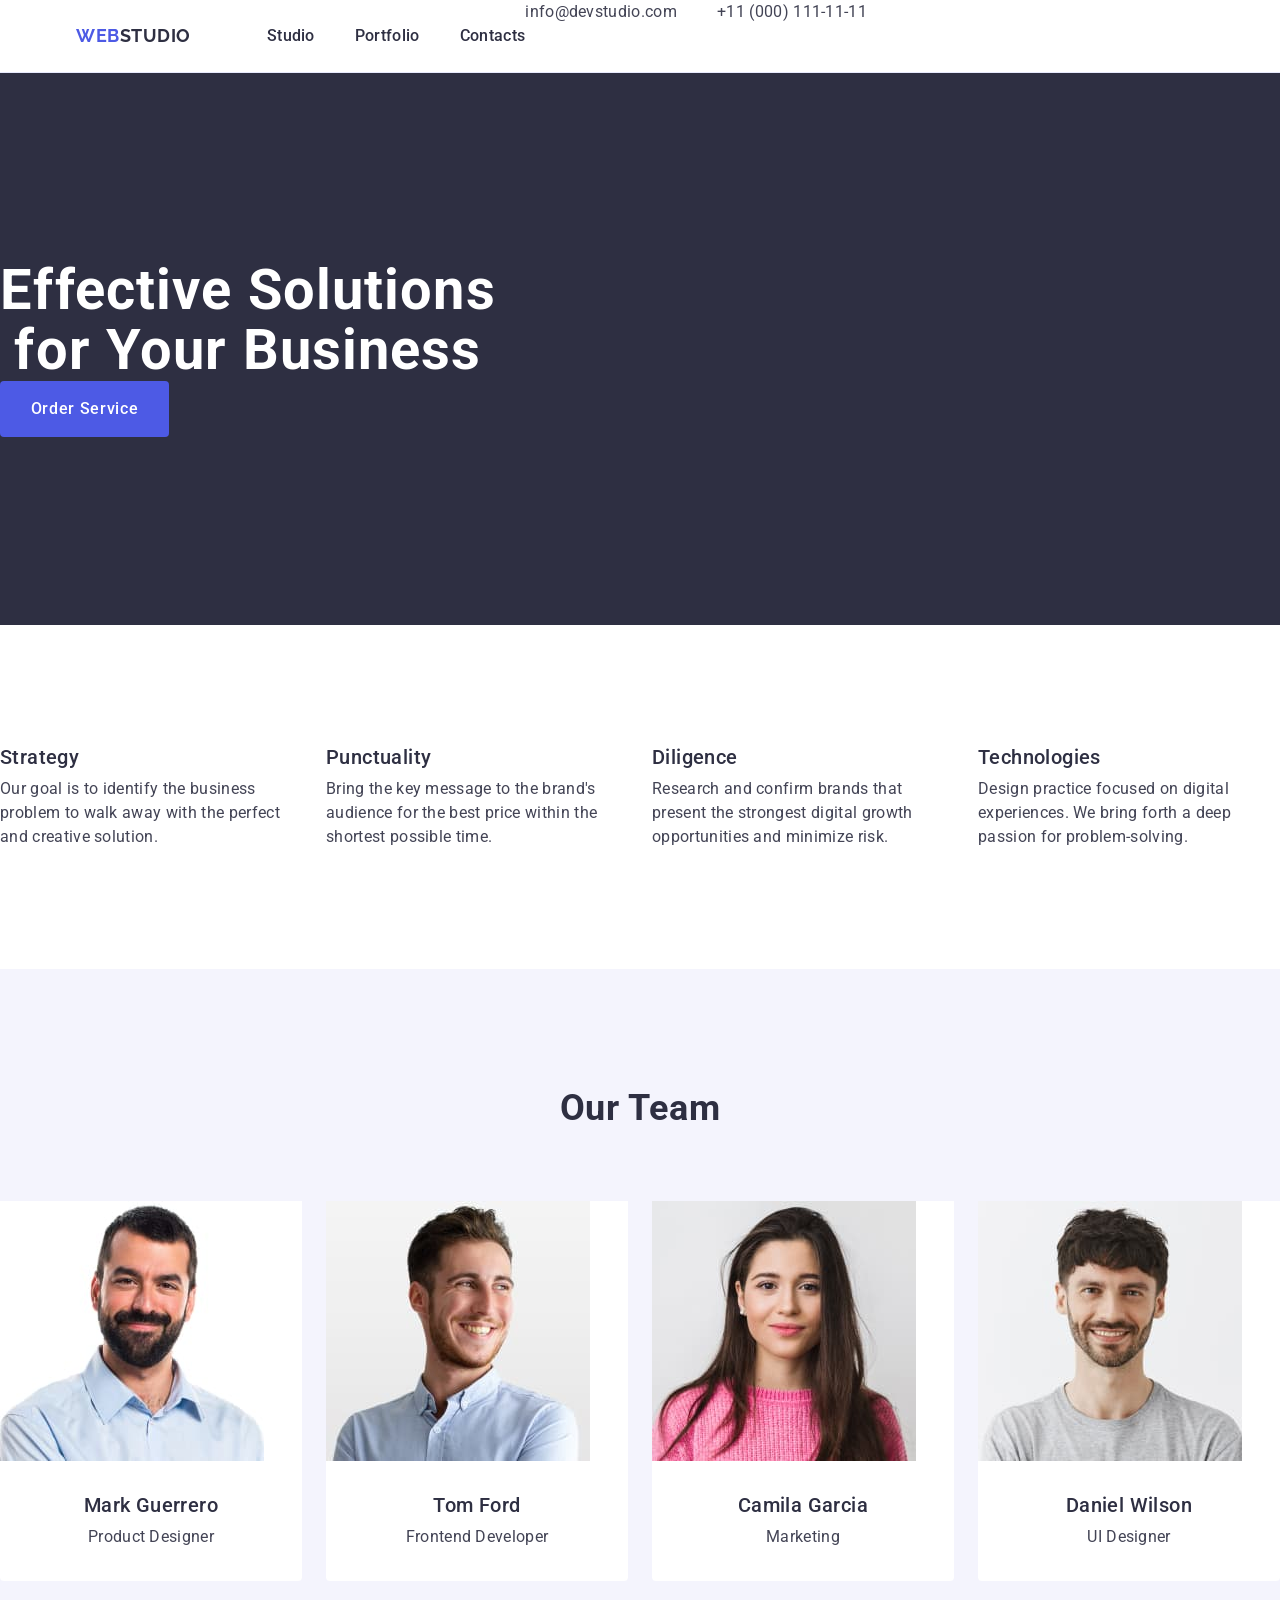
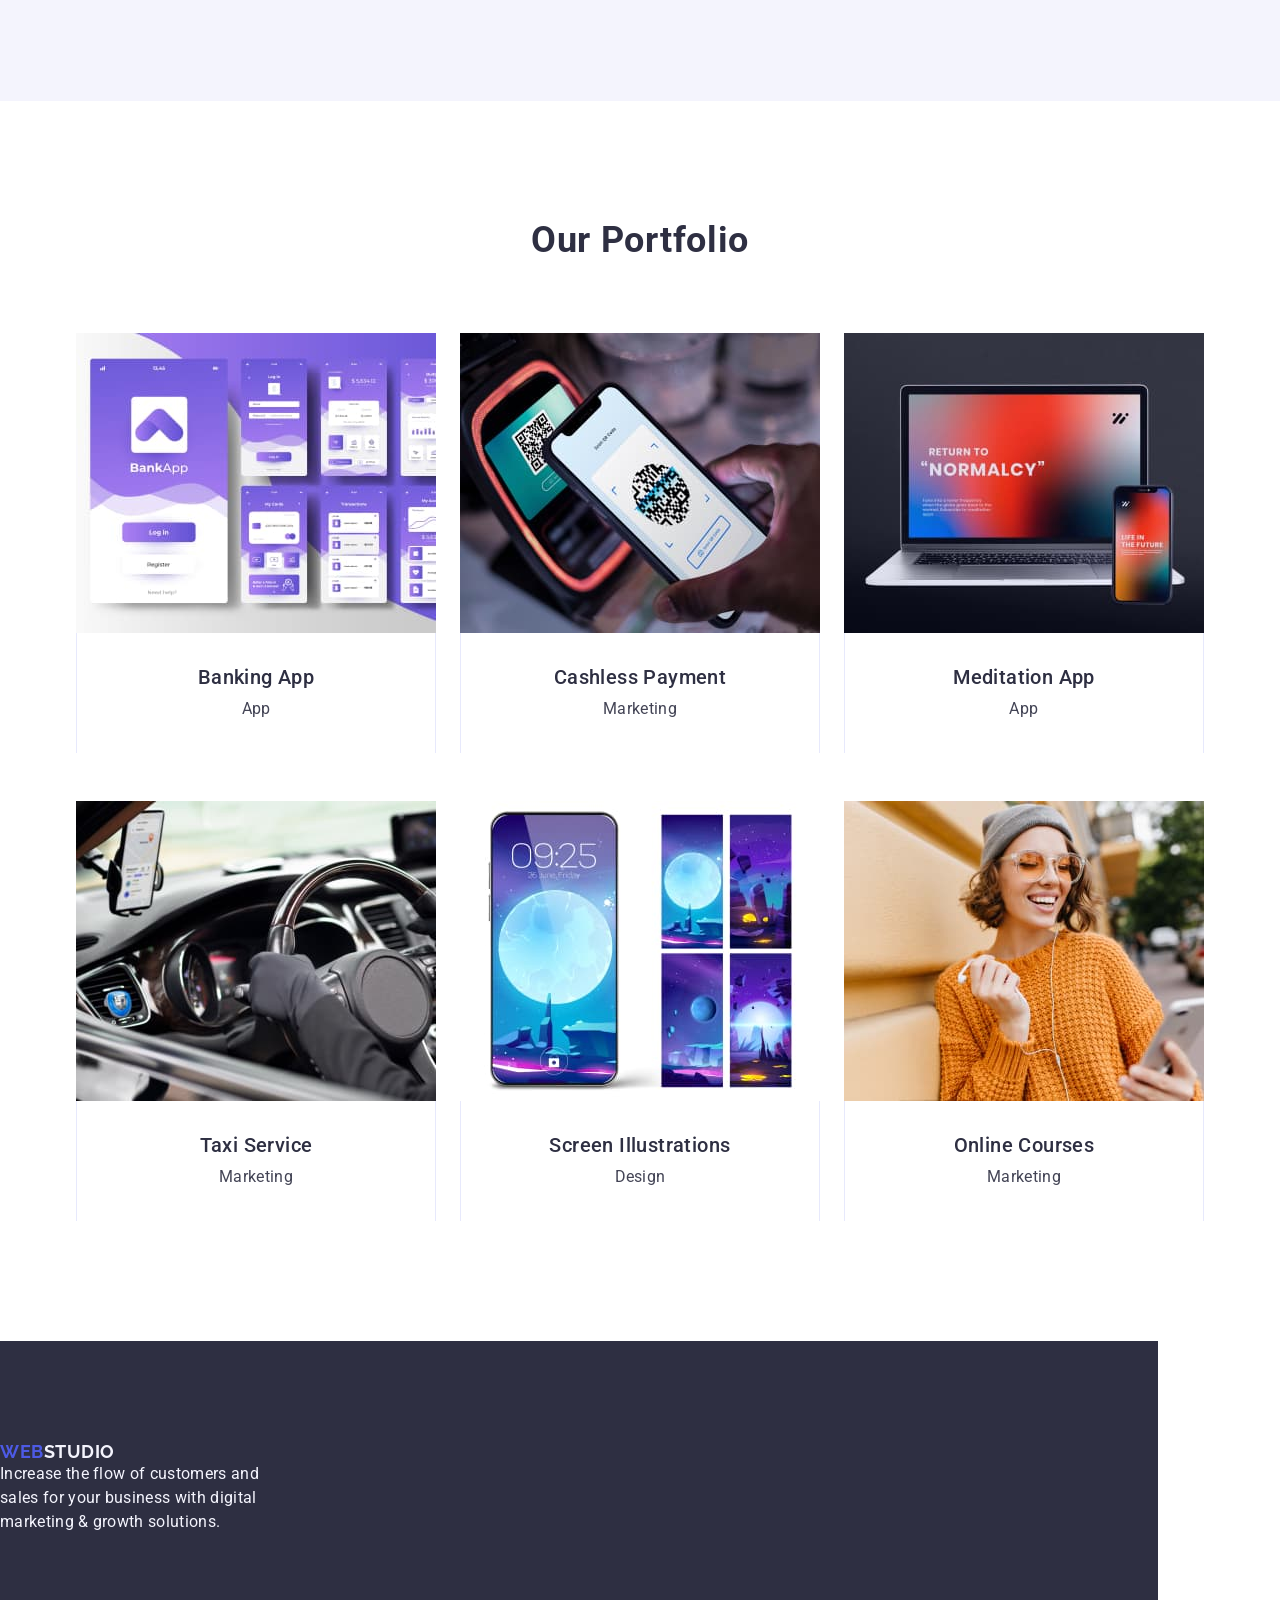
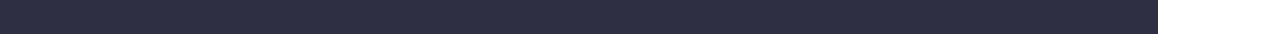
==== commit 3dd72f6f: "update 2" ====
--- a/index.html
+++ b/index.html
@@ -52,82 +52,89 @@
 
     <main>
 
-        <div class="container">
-            <section class="hero-section">
-                <h1 class="hero-title">Effective Solutions for Your Business</h1>
-                <button type="button" class="order-button">Order Service</button>
-            </section>
-        </div>
-
-        <div class="container">
-            <section class="feature-section">
-                <h2 class="visually-hidden">titlu sectiunea 2</h2>
-                <ul class="feature-list">
-                    <li class="feature-element">
-                        <h3 class="feature-title">Strategy</h3>
-                        <p class="feature-description">Our goal is to identify the business
-                            problem to walk away with the perfect and creative solution.</p>
-                    </li>
-                    <li class="feature-element">
-                        <h3 class="feature-title">Punctuality</h3>
-                        <p class="feature-description">Bring the key message to the brand's audience for the best price
-                            within the shortest possible
-                            time.</p>
-                    </li>
-                    <li class="feature-element">
-                        <h3 class="feature-title">Diligence</h3>
-                        <p class="feature-description">Research and confirm brands that present the strongest digital
-                            growth
-                            opportunities and minimize
-                            risk.</p>
-                    </li>
-                    <li class="feature-element">
-                        <h3 class="feature-title">Technologies</h3>
-                        <p class="feature-description">Design practice focused on digital experiences. We bring forth a
-                            deep
-                            passion for
-                            problem-solving.</p>
-                    </li>
-                </ul>
-            </section>
-        </div>
-
-        <div class="container">
-            <section class="team-section">
-                <h2 class="section-title">Our Team</h2>
-                <ul class="team-card-list">
-                    <li class="team-card">
-                        <img src="./images/img-team-1.jpg" alt="Product Designer" width="264" height="260">
-                        <div class="card-container">
-                            <h3 class="element-title">Mark Guerrero</h3>
-                            <p class="element-description">Product Designer</p>
-                        </div>
-                    </li>
-                    <li class="team-card"><img src="./images/img-team-2.jpg" alt="Frontend Developer" width="264"
-                            height="260">
-                        <div class="card-container">
-                            <h3 class="element-title">Tom Ford</h3>
-                            <p class="element-description">Frontend Developer</p>
-                        </div>
-                    </li>
-                    <li class="team-card"><img src="./images/img-team-3.jpg" alt="Marketing" width="264" height="260">
-                        <div class="card-container">
-                            <h3 class="element-title">Camila Garcia</h3>
-                            <p class="element-description">Marketing</p>
-                        </div>
-                    </li>
-                    <li class="team-card"><img src="./images/img-team-4.jpg" alt="UI Designer" width="264" height="260">
-                        <div class="card-container">
-                            <h3 class="element-title">Daniel Wilson</h3>
-                            <p class="element-description">UI Designer</p>
-                        </div>
-                    </li>
-                </ul>
-            </section>
-        </div>
-
-        <div class="container">
-            <section class="portfolio-section">
+
+        <section class="hero-section">
+            <div class="container"></div>
+            <h1 class="hero-title">Effective Solutions for Your Business</h1>
+            <button type="button" class="order-button">Order Service</button>
+            </div>
+        </section>
+
+
+
+        <section class="feature-section">
+            <div class="container"></div>
+            <h2 class="visually-hidden">titlu sectiunea 2</h2>
+            <ul class="feature-list">
+                <li class="feature-element">
+                    <h3 class="feature-title">Strategy</h3>
+                    <p class="feature-description">Our goal is to identify the business
+                        problem to walk away with the perfect and creative solution.</p>
+                </li>
+                <li class="feature-element">
+                    <h3 class="feature-title">Punctuality</h3>
+                    <p class="feature-description">Bring the key message to the brand's audience for the best price
+                        within the shortest possible
+                        time.</p>
+                </li>
+                <li class="feature-element">
+                    <h3 class="feature-title">Diligence</h3>
+                    <p class="feature-description">Research and confirm brands that present the strongest digital
+                        growth
+                        opportunities and minimize
+                        risk.</p>
+                </li>
+                <li class="feature-element">
+                    <h3 class="feature-title">Technologies</h3>
+                    <p class="feature-description">Design practice focused on digital experiences. We bring forth a
+                        deep
+                        passion for
+                        problem-solving.</p>
+                </li>
+            </ul>
+            </div>
+        </section>
+
+
+
+        <section class="team-section">
+            <div class="container"></div>
+            <h2 class="section-title">Our Team</h2>
+            <ul class="team-card-list">
+                <li class="team-card">
+                    <img src="./images/img-team-1.jpg" alt="Product Designer" width="264" height="260">
+                    <div class="card-container">
+                        <h3 class="element-title">Mark Guerrero</h3>
+                        <p class="element-description">Product Designer</p>
+                    </div>
+                </li>
+                <li class="team-card"><img src="./images/img-team-2.jpg" alt="Frontend Developer" width="264"
+                        height="260">
+                    <div class="card-container">
+                        <h3 class="element-title">Tom Ford</h3>
+                        <p class="element-description">Frontend Developer</p>
+                    </div>
+                </li>
+                <li class="team-card"><img src="./images/img-team-3.jpg" alt="Marketing" width="264" height="260">
+                    <div class="card-container">
+                        <h3 class="element-title">Camila Garcia</h3>
+                        <p class="element-description">Marketing</p>
+                    </div>
+                </li>
+                <li class="team-card"><img src="./images/img-team-4.jpg" alt="UI Designer" width="264" height="260">
+                    <div class="card-container">
+                        <h3 class="element-title">Daniel Wilson</h3>
+                        <p class="element-description">UI Designer</p>
+                    </div>
+                </li>
+            </ul>
+            </div>
+        </section>
+
+
+
+        <section class="portfolio-section">
+            <div class="container">
                 <h2 class="section-title">Our Portfolio</h2>
                 <ul class="portfolio-list">
                     <li class="portfolio-element"><img src="./images/img1.jpg" alt="Banking App" width="360"
@@ -173,18 +180,21 @@
                         </div>
                     </li>
                 </ul>
-            </section>
+            </div>
+        </section>
+
+
+    </main>
+
+
+    <footer class="footer-section">
+        <div class="container"></div>
+        <a href="./index.html" class="logo-text-footer">Web<span class="logo-span">Studio</span></a>
+        <p class="footer-text">Increase the flow of customers and sales for your business with digital marketing &
+            growth solutions.</p>
         </div>
-
-    </main>
-
-    <div class="container">
-        <footer class="footer-section">
-            <a href="./index.html" class="logo-text-footer">Web<span class="logo-span">Studio</span></a>
-            <p class="footer-text">Increase the flow of customers and sales for your business with digital marketing &
-                growth solutions.</p>
-        </footer>
-    </div>
+    </footer>
+
 
 </body>
 
--- a/css/styles.css
+++ b/css/styles.css
@@ -42,7 +42,7 @@
 .container {
   width: 1158px;
   margin: 0 auto;
-  padding: 0 15%;
+  padding: 0 15px;
 }
 
 .header {
@@ -88,10 +88,9 @@
   gap: 40px;
 }
 
-.menu-element {
+.header-menu .menu-element {
   padding: 24px 0;
 }
-
 .address {
   font-style: normal;
 }
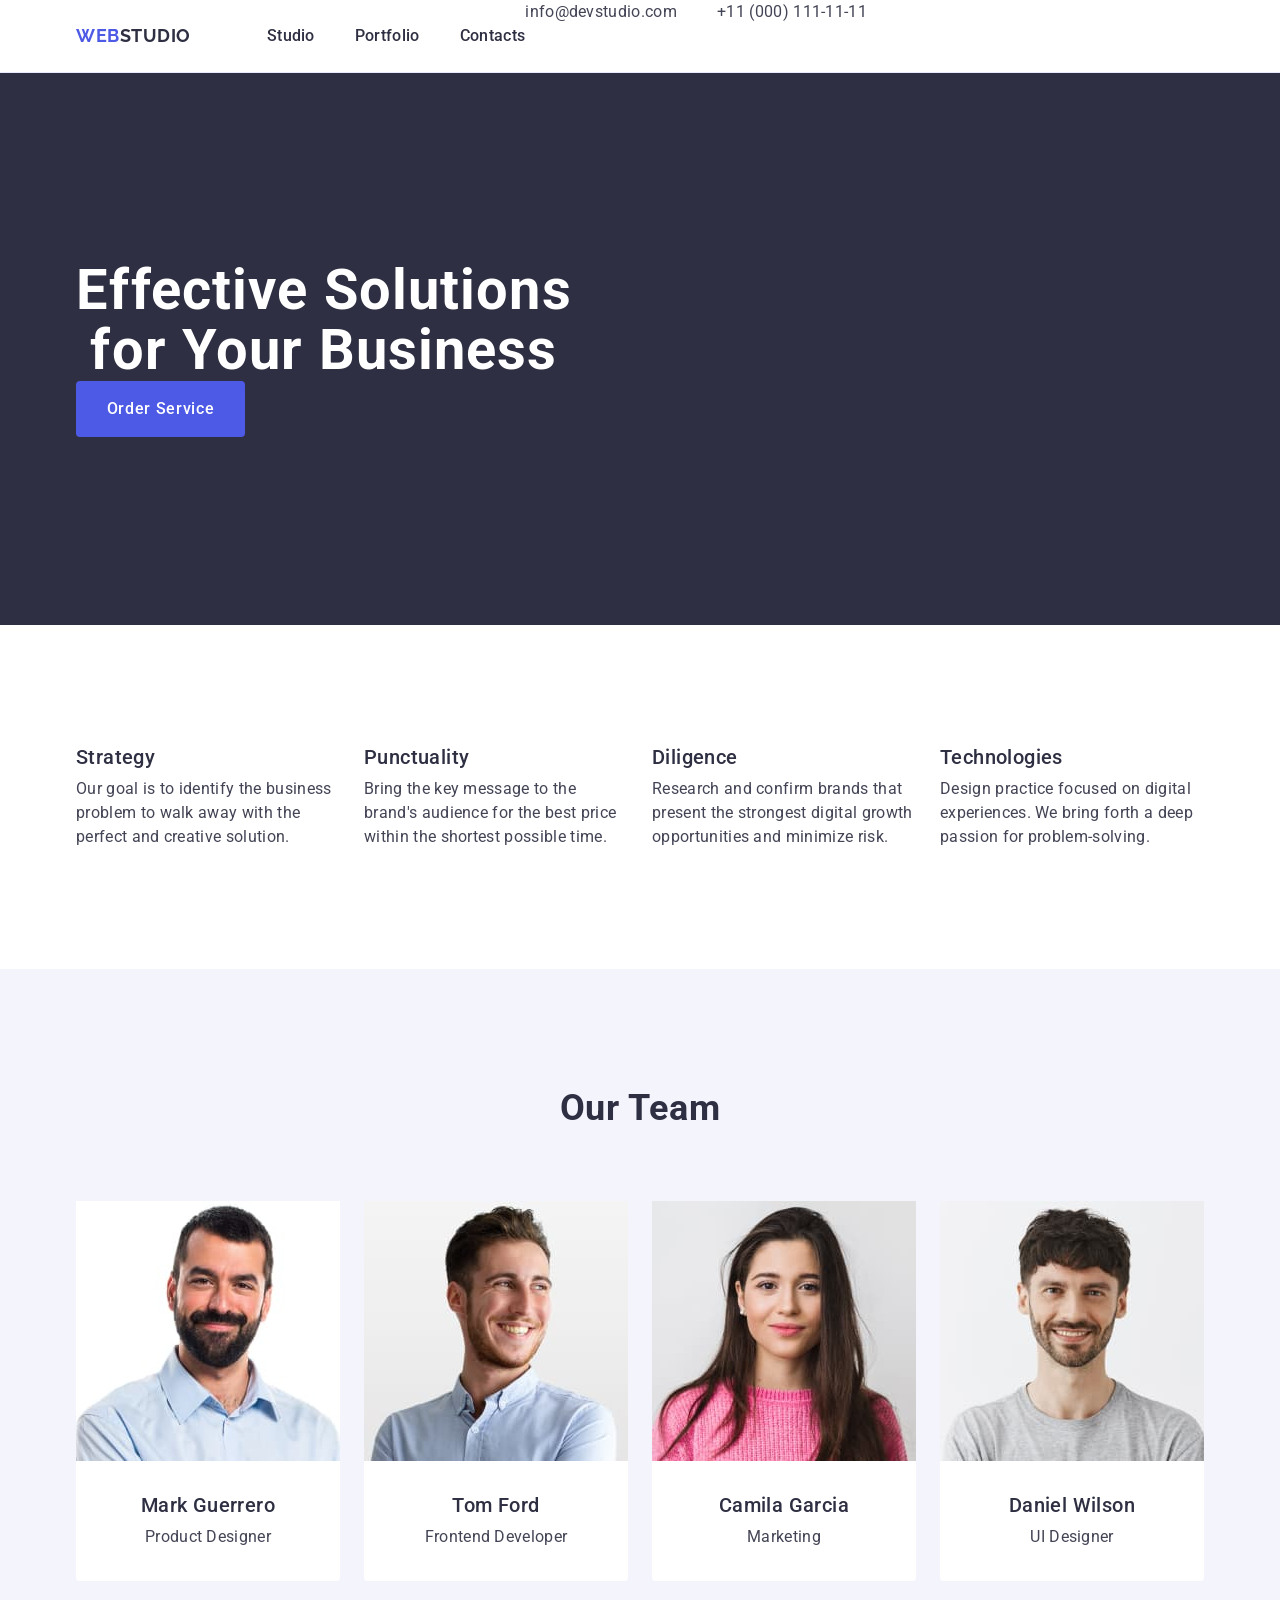
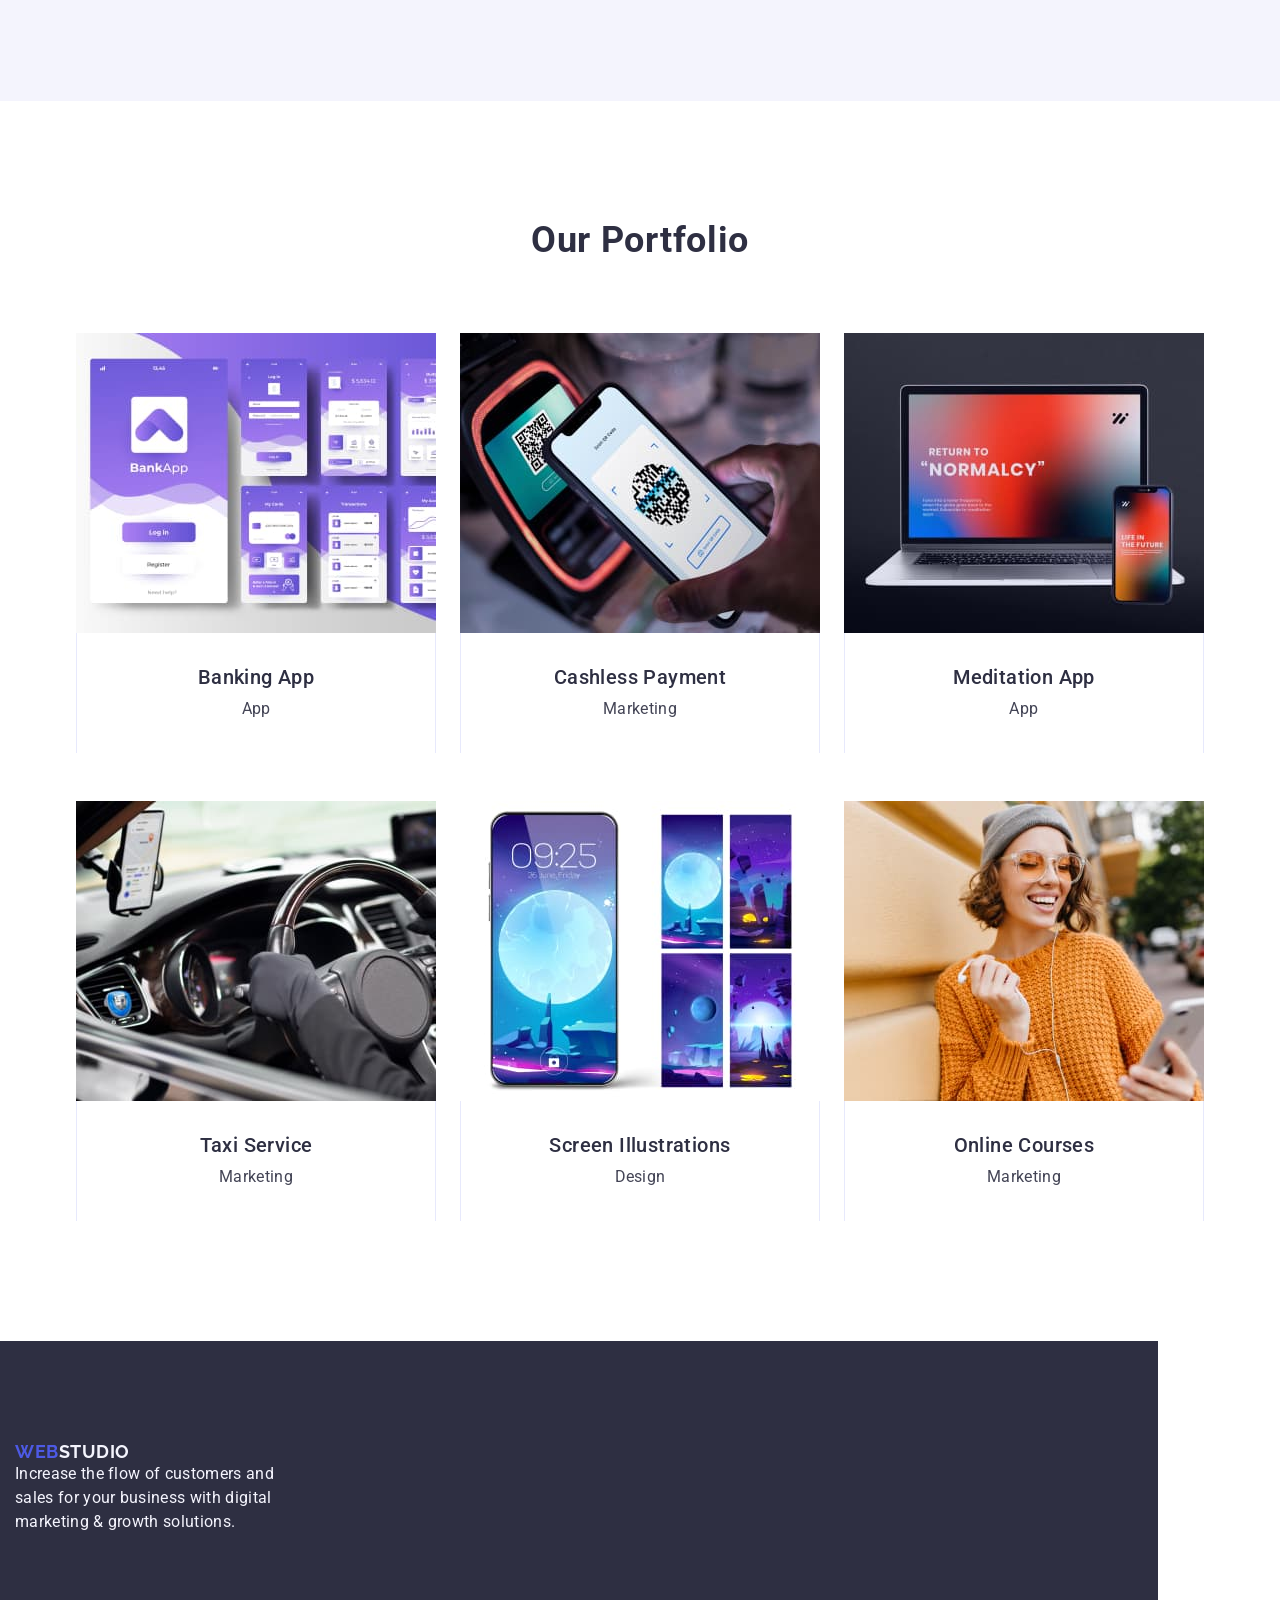
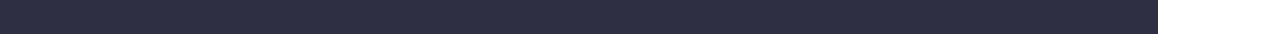
==== commit dcdcbc46: "update3" ====
--- a/index.html
+++ b/index.html
@@ -54,80 +54,81 @@
 
 
         <section class="hero-section">
-            <div class="container"></div>
-            <h1 class="hero-title">Effective Solutions for Your Business</h1>
-            <button type="button" class="order-button">Order Service</button>
-            </div>
+            <div class="container">
+                <h1 class="hero-title">Effective Solutions for Your Business</h1>
+                <button type="button" class="order-button">Order Service</button>
+            </div>
+
         </section>
 
 
 
         <section class="feature-section">
-            <div class="container"></div>
-            <h2 class="visually-hidden">titlu sectiunea 2</h2>
-            <ul class="feature-list">
-                <li class="feature-element">
-                    <h3 class="feature-title">Strategy</h3>
-                    <p class="feature-description">Our goal is to identify the business
-                        problem to walk away with the perfect and creative solution.</p>
-                </li>
-                <li class="feature-element">
-                    <h3 class="feature-title">Punctuality</h3>
-                    <p class="feature-description">Bring the key message to the brand's audience for the best price
-                        within the shortest possible
-                        time.</p>
-                </li>
-                <li class="feature-element">
-                    <h3 class="feature-title">Diligence</h3>
-                    <p class="feature-description">Research and confirm brands that present the strongest digital
-                        growth
-                        opportunities and minimize
-                        risk.</p>
-                </li>
-                <li class="feature-element">
-                    <h3 class="feature-title">Technologies</h3>
-                    <p class="feature-description">Design practice focused on digital experiences. We bring forth a
-                        deep
-                        passion for
-                        problem-solving.</p>
-                </li>
-            </ul>
+            <div class="container">
+                <h2 class="visually-hidden">titlu sectiunea 2</h2>
+                <ul class="feature-list">
+                    <li class="feature-element">
+                        <h3 class="feature-title">Strategy</h3>
+                        <p class="feature-description">Our goal is to identify the business
+                            problem to walk away with the perfect and creative solution.</p>
+                    </li>
+                    <li class="feature-element">
+                        <h3 class="feature-title">Punctuality</h3>
+                        <p class="feature-description">Bring the key message to the brand's audience for the best price
+                            within the shortest possible
+                            time.</p>
+                    </li>
+                    <li class="feature-element">
+                        <h3 class="feature-title">Diligence</h3>
+                        <p class="feature-description">Research and confirm brands that present the strongest digital
+                            growth
+                            opportunities and minimize
+                            risk.</p>
+                    </li>
+                    <li class="feature-element">
+                        <h3 class="feature-title">Technologies</h3>
+                        <p class="feature-description">Design practice focused on digital experiences. We bring forth a
+                            deep
+                            passion for
+                            problem-solving.</p>
+                    </li>
+                </ul>
             </div>
         </section>
 
 
 
         <section class="team-section">
-            <div class="container"></div>
-            <h2 class="section-title">Our Team</h2>
-            <ul class="team-card-list">
-                <li class="team-card">
-                    <img src="./images/img-team-1.jpg" alt="Product Designer" width="264" height="260">
-                    <div class="card-container">
-                        <h3 class="element-title">Mark Guerrero</h3>
-                        <p class="element-description">Product Designer</p>
-                    </div>
-                </li>
-                <li class="team-card"><img src="./images/img-team-2.jpg" alt="Frontend Developer" width="264"
-                        height="260">
-                    <div class="card-container">
-                        <h3 class="element-title">Tom Ford</h3>
-                        <p class="element-description">Frontend Developer</p>
-                    </div>
-                </li>
-                <li class="team-card"><img src="./images/img-team-3.jpg" alt="Marketing" width="264" height="260">
-                    <div class="card-container">
-                        <h3 class="element-title">Camila Garcia</h3>
-                        <p class="element-description">Marketing</p>
-                    </div>
-                </li>
-                <li class="team-card"><img src="./images/img-team-4.jpg" alt="UI Designer" width="264" height="260">
-                    <div class="card-container">
-                        <h3 class="element-title">Daniel Wilson</h3>
-                        <p class="element-description">UI Designer</p>
-                    </div>
-                </li>
-            </ul>
+            <div class="container">
+                <h2 class="section-title">Our Team</h2>
+                <ul class="team-card-list">
+                    <li class="team-card">
+                        <img src="./images/img-team-1.jpg" alt="Product Designer" width="264" height="260">
+                        <div class="card-container">
+                            <h3 class="element-title">Mark Guerrero</h3>
+                            <p class="element-description">Product Designer</p>
+                        </div>
+                    </li>
+                    <li class="team-card"><img src="./images/img-team-2.jpg" alt="Frontend Developer" width="264"
+                            height="260">
+                        <div class="card-container">
+                            <h3 class="element-title">Tom Ford</h3>
+                            <p class="element-description">Frontend Developer</p>
+                        </div>
+                    </li>
+                    <li class="team-card"><img src="./images/img-team-3.jpg" alt="Marketing" width="264" height="260">
+                        <div class="card-container">
+                            <h3 class="element-title">Camila Garcia</h3>
+                            <p class="element-description">Marketing</p>
+                        </div>
+                    </li>
+                    <li class="team-card"><img src="./images/img-team-4.jpg" alt="UI Designer" width="264" height="260">
+                        <div class="card-container">
+                            <h3 class="element-title">Daniel Wilson</h3>
+                            <p class="element-description">UI Designer</p>
+                        </div>
+                    </li>
+                </ul>
             </div>
         </section>
 
@@ -188,10 +189,10 @@
 
 
     <footer class="footer-section">
-        <div class="container"></div>
-        <a href="./index.html" class="logo-text-footer">Web<span class="logo-span">Studio</span></a>
-        <p class="footer-text">Increase the flow of customers and sales for your business with digital marketing &
-            growth solutions.</p>
+        <div class="container">
+            <a href="./index.html" class="logo-text-footer">Web<span class="logo-span">Studio</span></a>
+            <p class="footer-text">Increase the flow of customers and sales for your business with digital marketing &
+                growth solutions.</p>
         </div>
     </footer>
 
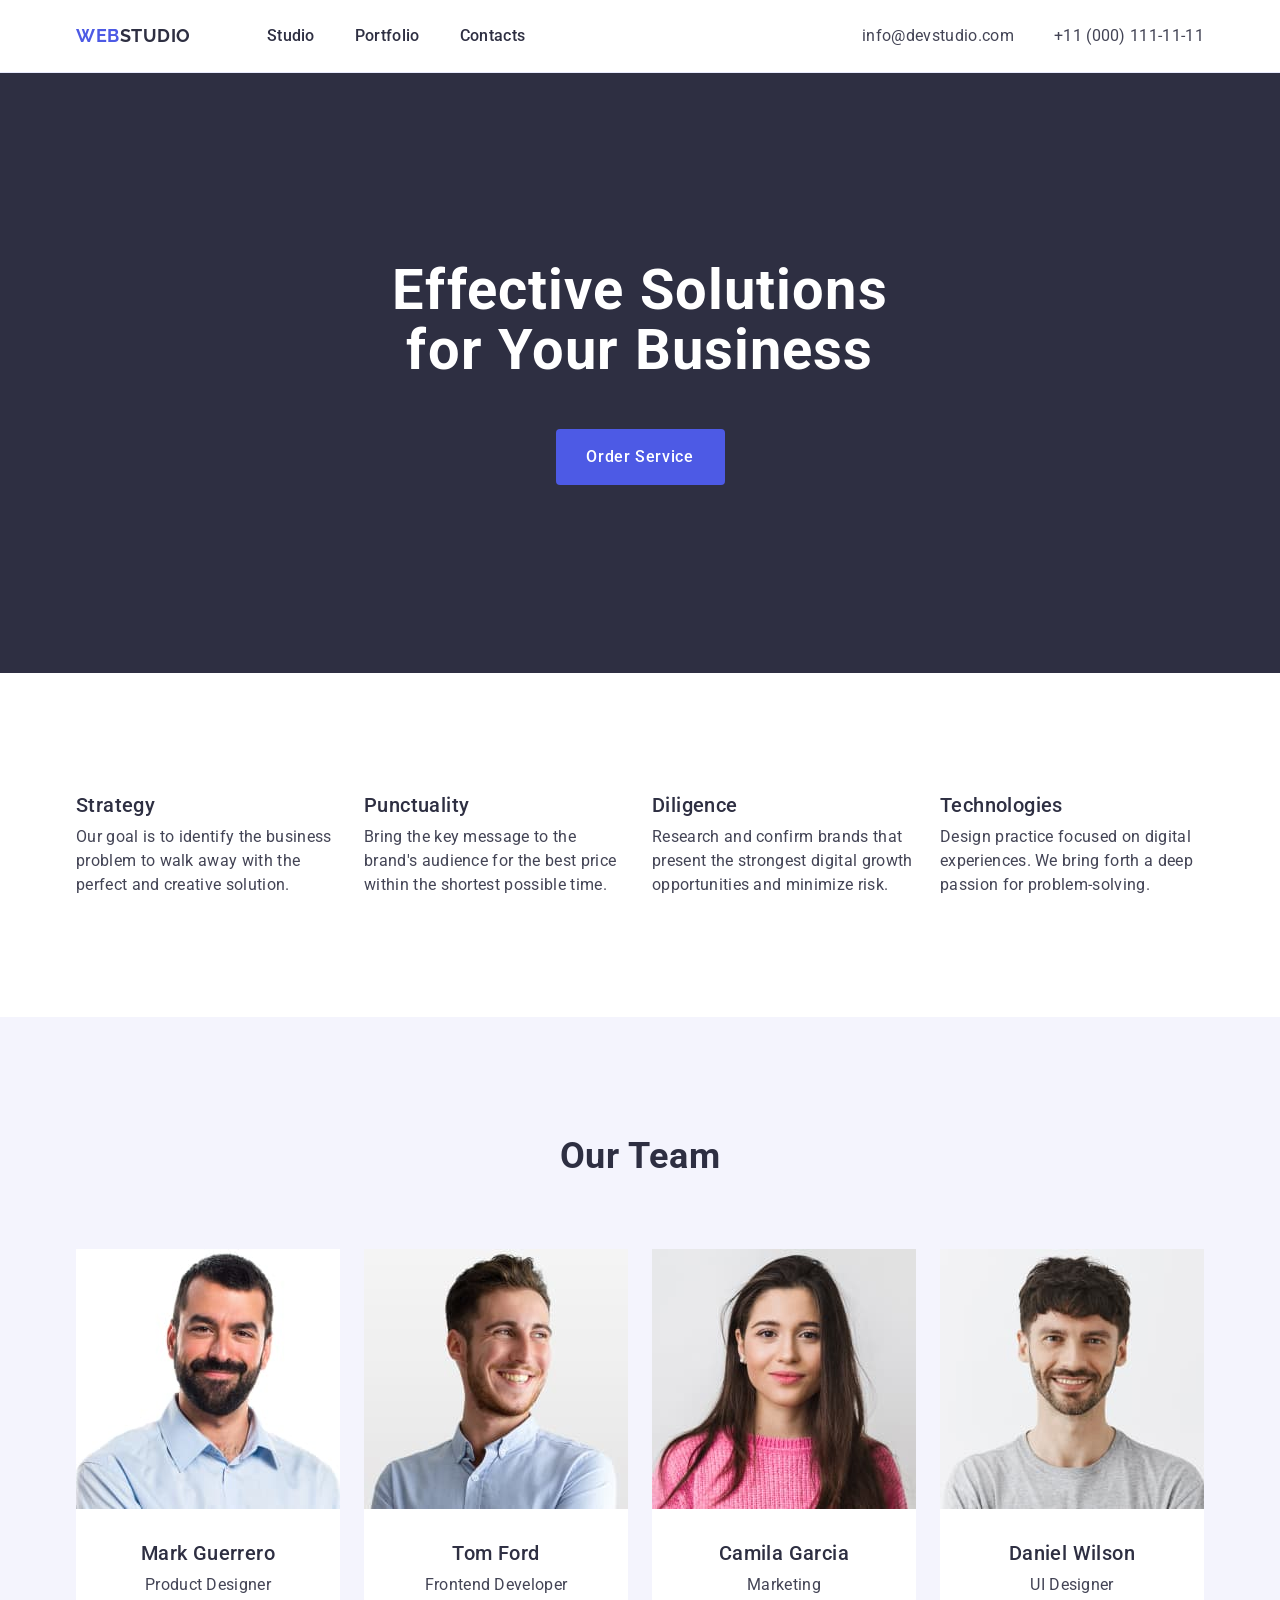
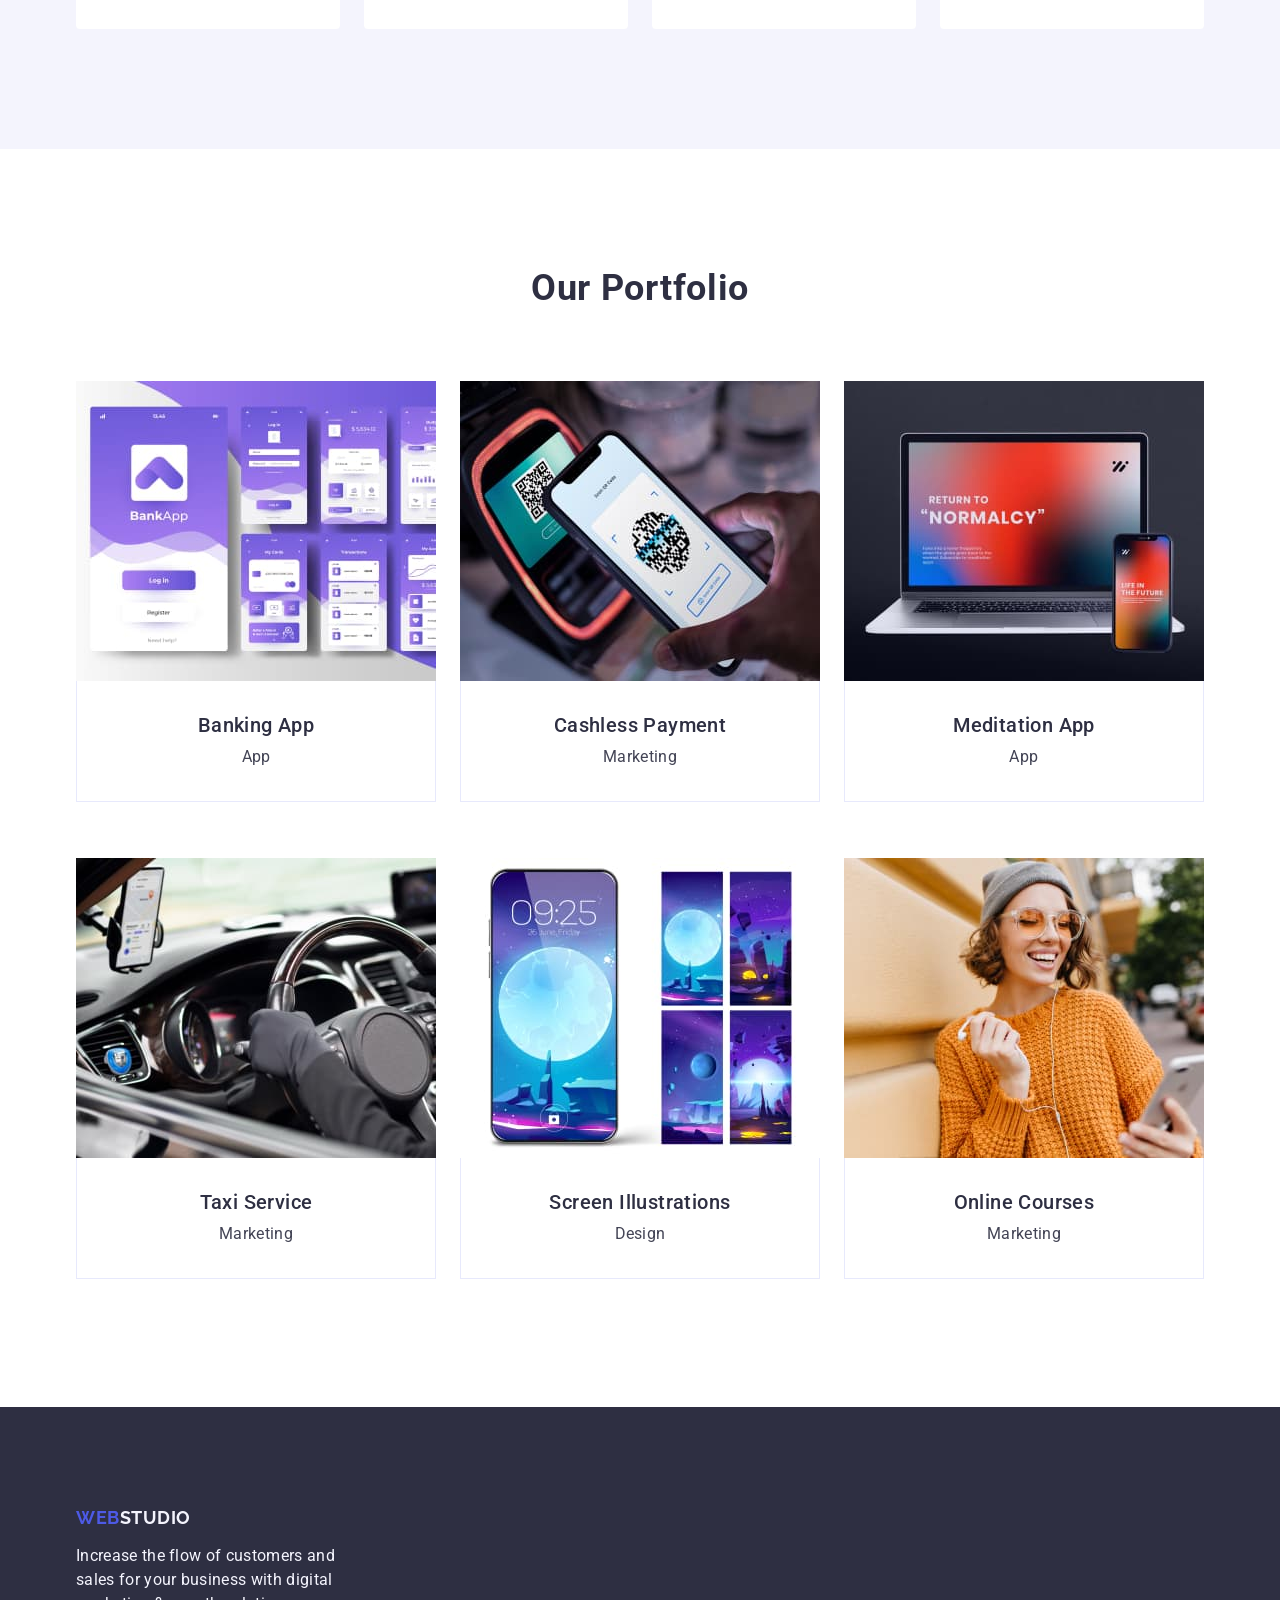
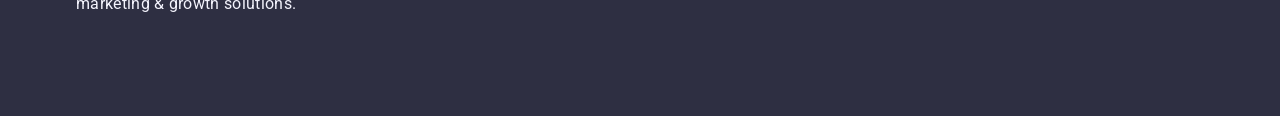
==== commit 271a0b83: "footer corection" ====
--- a/index.html
+++ b/index.html
@@ -188,11 +188,13 @@
     </main>
 
 
-    <footer class="footer-section">
+    <footer class="footer">
         <div class="container">
-            <a href="./index.html" class="logo-text-footer">Web<span class="logo-span">Studio</span></a>
-            <p class="footer-text">Increase the flow of customers and sales for your business with digital marketing &
-                growth solutions.</p>
+            <a href="./index.html" class="logo-footer">Web<span class="span-footer">Studio</span></a>
+            <p class="footer-paragraph">
+                Increase the flow of customers and sales for your business with
+                digital marketing & growth solutions.
+            </p>
         </div>
     </footer>
 
--- a/css/styles.css
+++ b/css/styles.css
@@ -86,19 +86,19 @@
 .header-menu {
   display: flex;
   gap: 40px;
-}
-
-.header-menu .menu-element {
   padding: 24px 0;
 }
+
 .address {
   font-style: normal;
+  display: flex;
+  align-items: center;
+  margin-left: auto;
 }
 
 .address-list {
   display: flex;
   gap: 40px;
-  /* margin-top: 24px; */
 }
 
 .address-link {
@@ -118,6 +118,11 @@
 .hero-section {
   background-color: var(--secondary-color-navy-blue);
   padding: 188px 0;
+  flex-direction: column;
+  justify-content: center;
+  align-items: center;
+  text-align: center;
+  height: 600px;
 }
 
 .hero-title {
@@ -129,6 +134,7 @@
   text-align: center;
   color: #ffffff;
   max-width: 496px;
+  margin: auto;
 }
 
 .order-button {
@@ -145,6 +151,7 @@
   height: 56px;
   border: none;
   border-radius: 4px;
+  margin: 48px auto;
 }
 
 .order-button:hover,
@@ -156,13 +163,6 @@
   padding: 120px 0;
 }
 
-/* .visually-hidden {
-  font-weight: 500;
-  font-size: 20px;
-  line-height: 1.2;
-  letter-spacing: 0.02em;
-  color: var(--secondary-color-navy-blue);
-} */
 .visually-hidden {
   position: absolute;
   width: 1px;
@@ -279,17 +279,10 @@
   padding: 32px 16px;
   border: 1px solid #e7e9fc;
   border-top: none;
-  border-bottom: 8px;
-}
-
-.footer-section {
-  background-color: var(--secondary-color-navy-blue);
-  padding: 100px 0;
-  display: inline-block;
-  margin-bottom: 16px;
-}
-
-.logo-text-footer {
+  margin-bottom: 8px;
+}
+
+.logo-footer {
   font-family: var(--second-font-family);
   font-size: 18px;
   font-weight: 700;
@@ -297,13 +290,21 @@
   letter-spacing: 0.03em;
   text-transform: uppercase;
   color: #4d5ae5;
-}
-
-.logo-span {
+  display: inline-block;
+  margin-bottom: 16px;
+}
+
+.span-footer {
   color: #f4f4fd;
 }
 
-.footer-text {
+.footer {
+  background-color: var(--secondary-color-navy-blue);
+
+  padding: 100px 0;
+}
+
+.footer-paragraph {
   line-height: 1.5;
   color: #f4f4fd;
   letter-spacing: 0.02em;
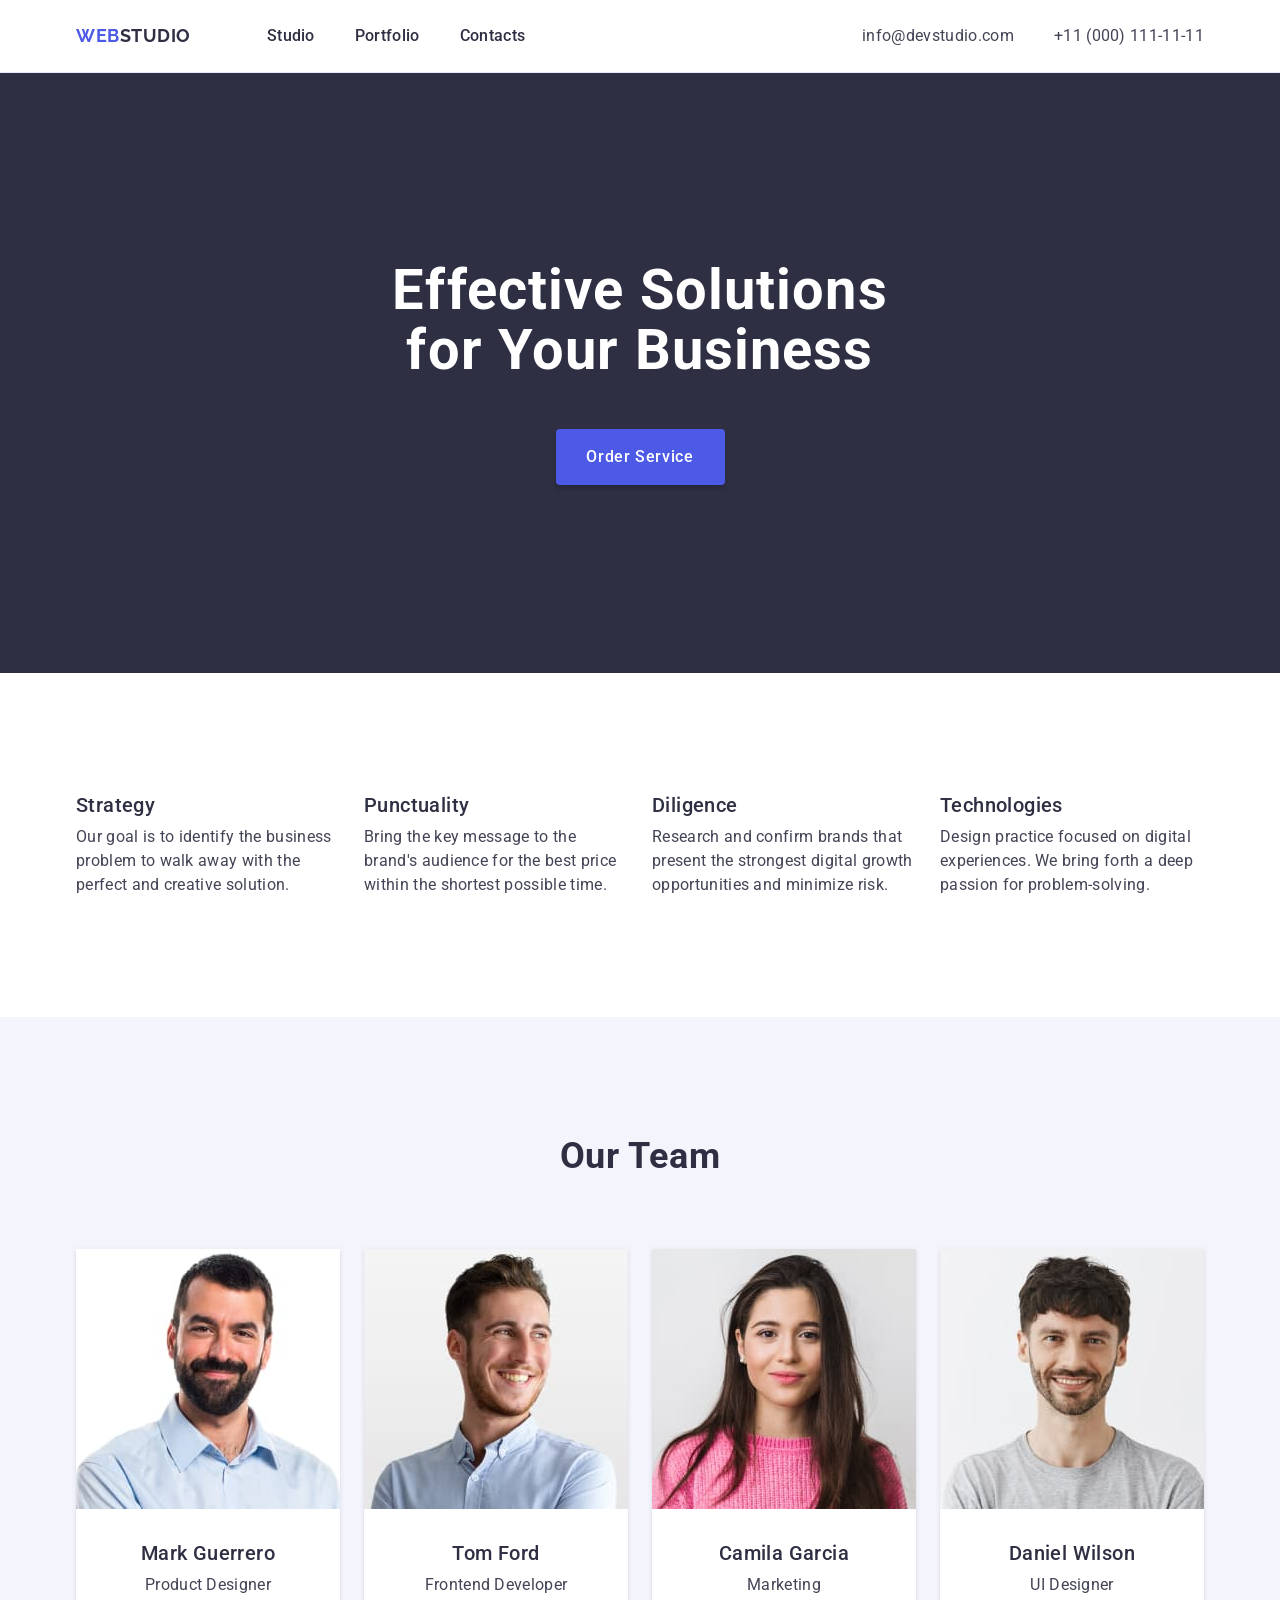
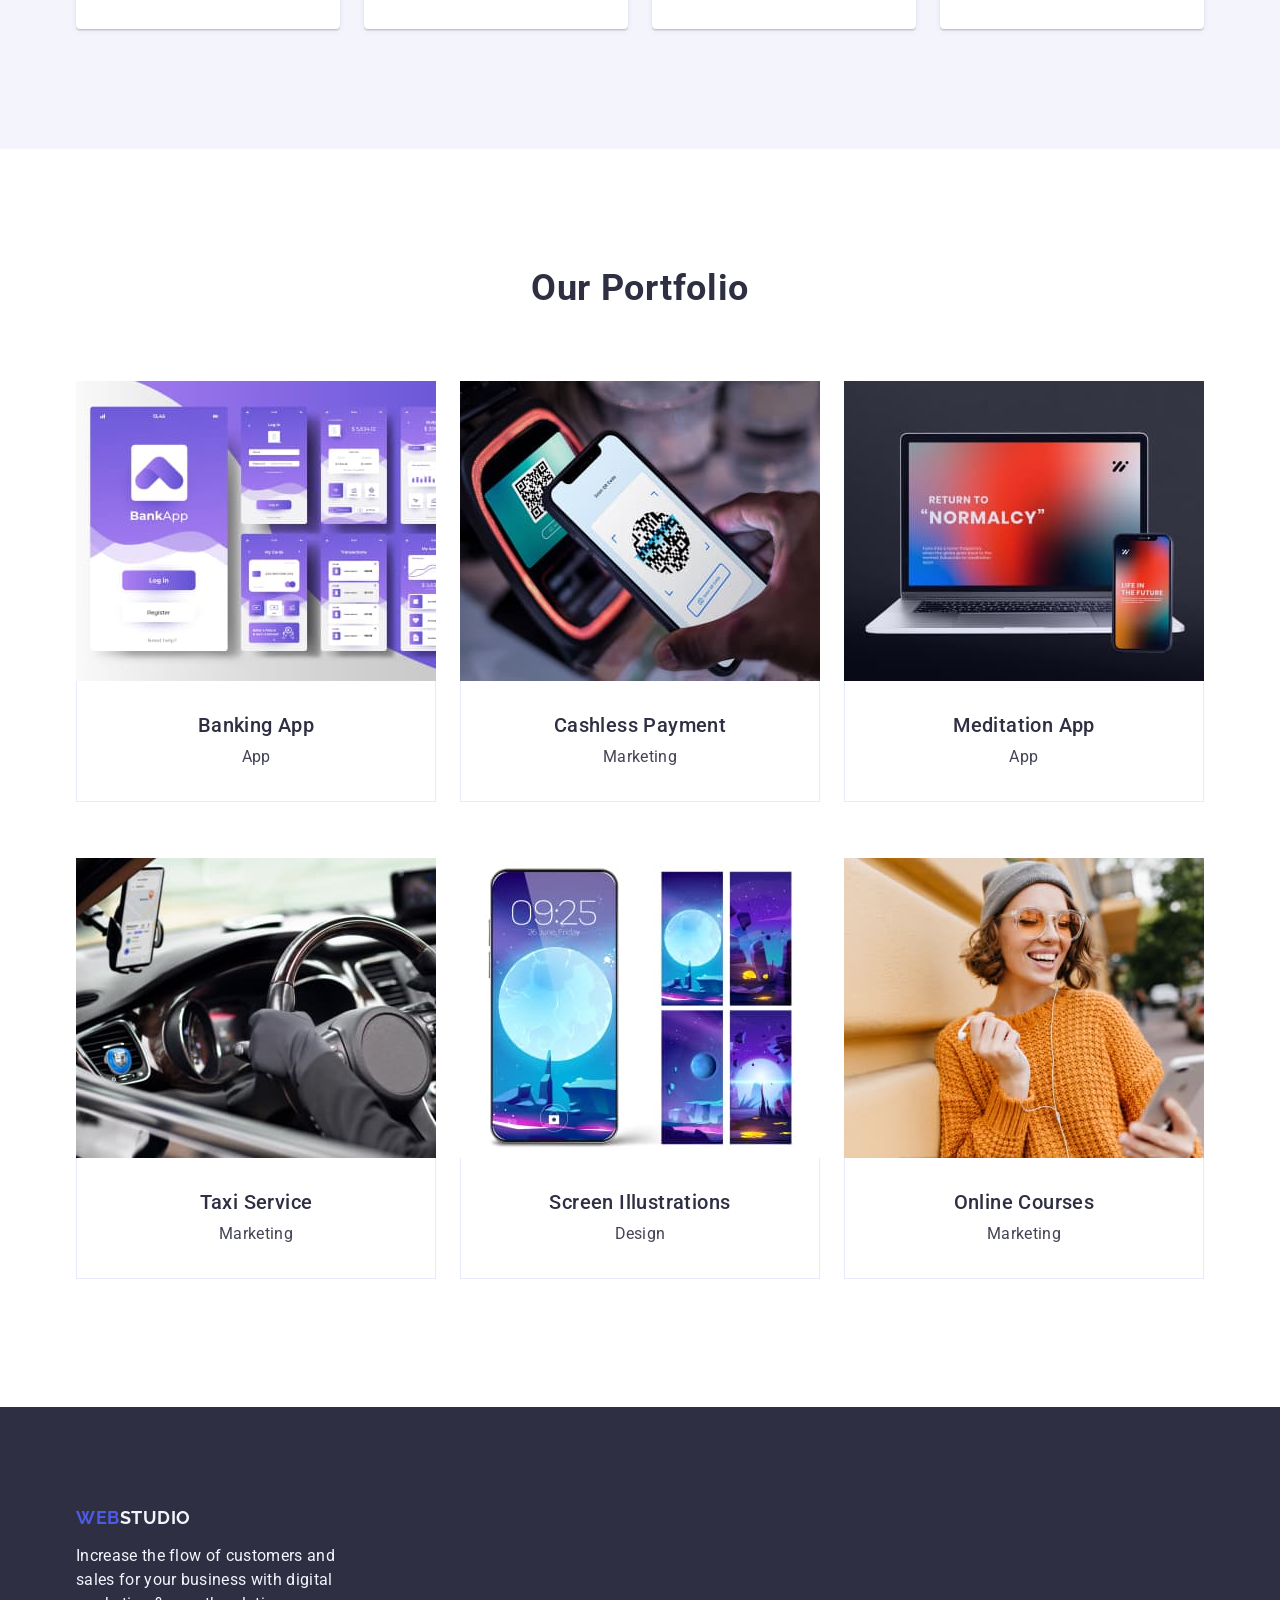
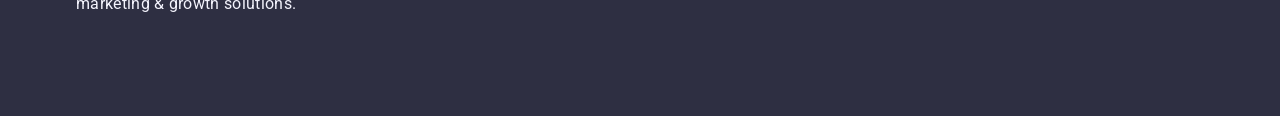
==== commit a2645435: "ultime modificari hw3" ====
--- a/index.html
+++ b/index.html
@@ -21,22 +21,26 @@
     <header class="header">
 
         <div class="header-container container">
+
             <nav class="menu-nav">
-                <a href="./index.html" class="header-logo">Web<span style="color: #2e2f42;">Studio</span></a>
+
+                <a class="header-logo" href="./index.html">Web<span style="color: #2e2f42;">Studio</span></a>
                 <ul class="header-menu">
                     <li class="menu-element">
-                        <a href="./index.html" class="header-link">Studio</a>
+                        <a class="header-link" href="./index.html">Studio</a>
                     </li>
                     <li class="menu-element">
-                        <a href="" class="header-link">Portfolio</a>
+                        <a class="header-link" href="">Portfolio</a>
                     </li>
                     <li class="menu-element">
-                        <a href="" class="header-link">Contacts</a>
-                    </li>
-                </ul>
+                        <a class="header-link" href="">Contacts</a>
+                    </li>
+                </ul>
+
             </nav>
 
             <address class="address">
+
                 <ul class="address-list">
                     <li>
                         <a href="mailto:info@devstudio.com" class="address-link">info@devstudio.com</a>
@@ -45,7 +49,9 @@
                         <a href="tel:+110001111111" class="address-link">+11 (000) 111-11-11</a>
                     </li>
                 </ul>
+
             </address>
+
         </div>
 
     </header>
@@ -54,6 +60,7 @@
 
 
         <section class="hero-section">
+
             <div class="container">
                 <h1 class="hero-title">Effective Solutions for Your Business</h1>
                 <button type="button" class="order-button">Order Service</button>
@@ -64,9 +71,13 @@
 
 
         <section class="feature-section">
-            <div class="container">
+
+            <div class="container">
+
                 <h2 class="visually-hidden">titlu sectiunea 2</h2>
+
                 <ul class="feature-list">
+
                     <li class="feature-element">
                         <h3 class="feature-title">Strategy</h3>
                         <p class="feature-description">Our goal is to identify the business
@@ -92,15 +103,21 @@
                             passion for
                             problem-solving.</p>
                     </li>
-                </ul>
-            </div>
+
+                </ul>
+
+            </div>
+
         </section>
 
 
 
         <section class="team-section">
-            <div class="container">
+
+            <div class="container">
+
                 <h2 class="section-title">Our Team</h2>
+
                 <ul class="team-card-list">
                     <li class="team-card">
                         <img src="./images/img-team-1.jpg" alt="Product Designer" width="264" height="260">
@@ -128,16 +145,22 @@
                             <p class="element-description">UI Designer</p>
                         </div>
                     </li>
-                </ul>
-            </div>
+
+                </ul>
+            </div>
+
         </section>
 
 
 
         <section class="portfolio-section">
-            <div class="container">
+
+            <div class="container">
+
                 <h2 class="section-title">Our Portfolio</h2>
+
                 <ul class="portfolio-list">
+
                     <li class="portfolio-element"><img src="./images/img1.jpg" alt="Banking App" width="360"
                             height="300">
                         <div class="portfolio-caption">
@@ -180,8 +203,11 @@
                             <p class="element-description">Marketing</p>
                         </div>
                     </li>
-                </ul>
-            </div>
+
+                </ul>
+
+            </div>
+
         </section>
 
 
@@ -189,16 +215,19 @@
 
 
     <footer class="footer">
+
         <div class="container">
+
             <a href="./index.html" class="logo-footer">Web<span class="span-footer">Studio</span></a>
             <p class="footer-paragraph">
                 Increase the flow of customers and sales for your business with
                 digital marketing & growth solutions.
             </p>
+
         </div>
+
     </footer>
 
-
 </body>
 
 </html>
--- a/css/styles.css
+++ b/css/styles.css
@@ -9,6 +9,8 @@
   font-family: var(--font-family);
   color: var(--primary-color-slate);
   background-color: #ffffff;
+  font-size: 16px;
+  letter-spacing: 0.02em;
 }
 
 img {
@@ -22,14 +24,15 @@
   margin-block-start: 0;
   margin-block-end: 0;
   margin: 0;
+  padding: 0;
 }
 
 ul {
   padding-inline-start: 0;
   margin-block-start: 0;
   margin-block-end: 0;
-  /* margin: 0;
-  padding: 0; */
+  margin: 0;
+  padding: 0;
   list-style-type: none;
 }
 
@@ -47,10 +50,12 @@
 
 .header {
   border-bottom: 1px solid #e7e9fc;
+  display: flex;
 }
 
 .header-container {
   display: flex;
+  align-items: center;
 }
 
 .menu-nav {
@@ -118,10 +123,6 @@
 .hero-section {
   background-color: var(--secondary-color-navy-blue);
   padding: 188px 0;
-  flex-direction: column;
-  justify-content: center;
-  align-items: center;
-  text-align: center;
   height: 600px;
 }
 
@@ -134,7 +135,7 @@
   text-align: center;
   color: #ffffff;
   max-width: 496px;
-  margin: auto;
+  margin: 0 auto 48px;
 }
 
 .order-button {
@@ -146,6 +147,7 @@
   cursor: pointer;
   background-color: #4d5ae5;
   color: #ffffff;
+  box-shadow: 0 4px 4px 0 rgba(0, 0, 0, 0.15);
   display: block;
   min-width: 169px;
   height: 56px;
@@ -231,6 +233,8 @@
   background-color: #ffffff;
   width: calc((100% - 72px) / 4);
   border-radius: 0px 0px 4px 4px;
+  box-shadow: 0 2px 1px 0 rgba(46, 47, 66, 0.08),
+    0 1px 1px 0 rgba(46, 47, 66, 0.16), 0 1px 6px 0 rgba(46, 47, 66, 0.08);
 }
 
 .card-container {
@@ -300,7 +304,6 @@
 
 .footer {
   background-color: var(--secondary-color-navy-blue);
-
   padding: 100px 0;
 }
 
